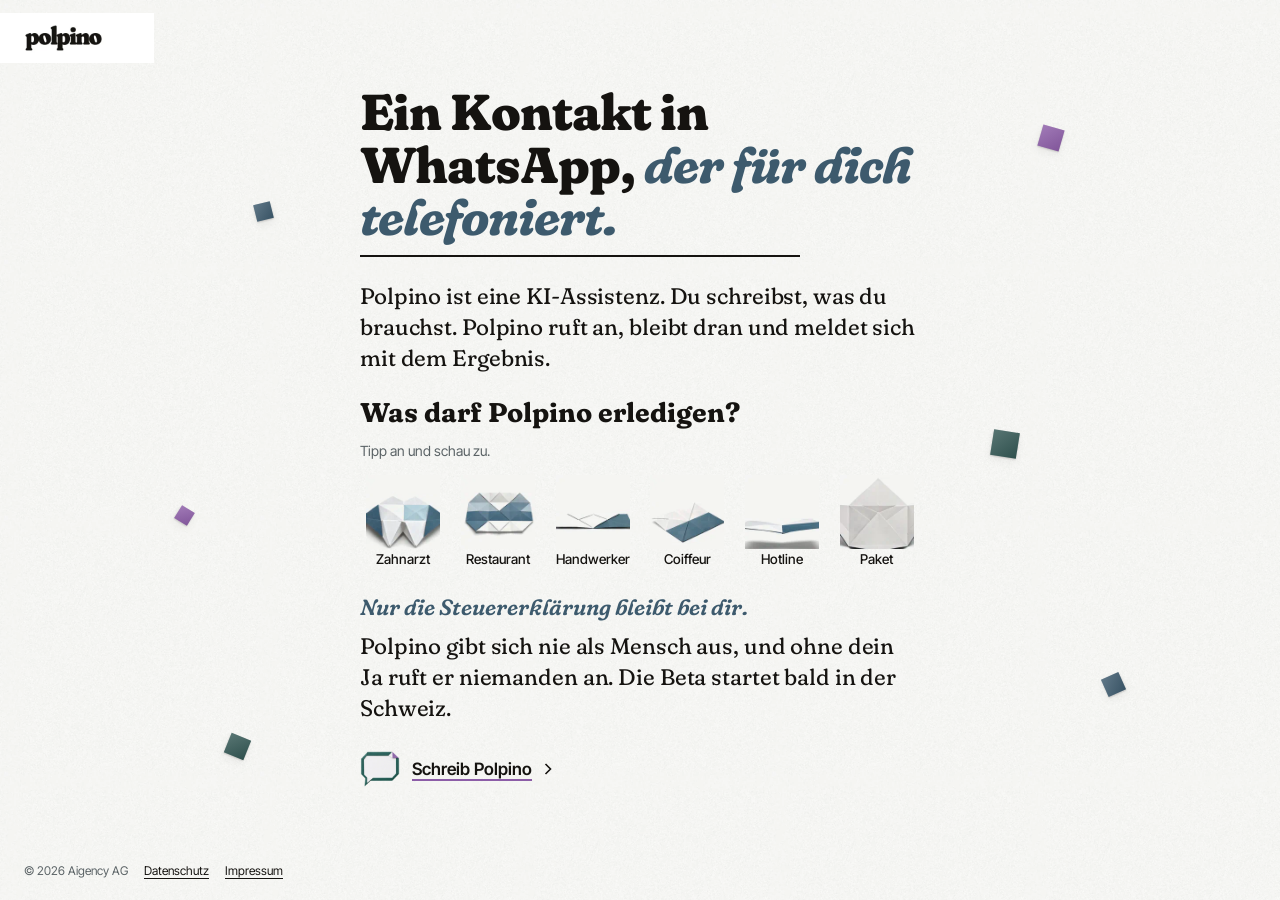
==== entwurf/index.html @ 23028bc2 "Entwurf: Desktop mit mittiger Spalte (Teil 3, Entscheid 24.11.2026) - Ab 1100 px Containerbreite ste" ====
<!doctype html>
<html lang="de-CH">
<head>
  <meta charset="utf-8">
  <meta name="robots" content="noindex, nofollow">
  <meta name="viewport" content="width=device-width, initial-scale=1, viewport-fit=cover">
  <title>Polpino (Entwurf)</title>
  <meta name="theme-color" content="#F5F5F2">
  <link rel="icon" href="../assets/img/favicon.svg" type="image/svg+xml">
  <link rel="icon" href="../assets/img/favicon-32.png" sizes="32x32" type="image/png">
  <link rel="apple-touch-icon" href="../assets/img/apple-touch-icon.png">
  <link rel="preload" href="../assets/fonts/fraunces-soft-latin.woff2" as="font" type="font/woff2" crossorigin>
  <link rel="stylesheet" href="entwurf.css">
  <script src="entwurf.js" defer></script>
</head>
<body>
<a class="skip" href="#inhalt">Zum Inhalt</a>
<div class="seite">
  <header class="kopf">
    <div class="marke-zeile">
      <div class="figur" data-auftritt aria-hidden="true">
        <picture>
          <source media="(prefers-reduced-motion: reduce)" srcset="img/polpino-ruhe.webp">
          <img class="schleife" src="img/polpino-schleife.webp" width="50" height="50" alt="">
        </picture>
      </div>
      <a class="marke" href="./" aria-label="Polpino Startseite"><img class="auftritt" alt="" width="214" height="50"><img class="logo" src="img/polpino-logo.svg" alt="polpino" width="79" height="28"></a>
    </div>
    <!-- Bis zur Beta ausgeblendet, anmelden.html bleibt direkt erreichbar.
    <nav class="konto" aria-label="Konto">
      <a href="anmelden.html">Anmelden</a>
      <a class="nur-breit" href="anmelden.html">Einladung einlösen</a>
    </nav>
    -->
  </header>

  <main id="inhalt">
    <span aria-hidden="true" class="konf konf-r" style="--l: 62%; --t: 6%; --d: 72px; --t2: 6%; width: 22px; height: 22px; animation-delay: 120ms"><i style="background-color: #8C5DA7; transform: rotate(16deg)"></i></span>
    <span aria-hidden="true" class="konf konf-l" style="--l: 80%; --t: 22%; --d: 40px; --t2: 16%; width: 17px; height: 17px; animation-delay: 240ms"><i style="background-color: #3D5A6D; transform: rotate(-14deg)"></i></span>
    <span aria-hidden="true" class="konf konf-r" style="--l: 70%; --t: 52%; --d: 24px; --t2: 46%; width: 26px; height: 26px; animation-delay: 360ms"><i style="background-color: #335754; transform: rotate(9deg)"></i></span>
    <span aria-hidden="true" class="konf konf-l" style="--l: 90%; --t: 66%; --d: 120px; --t2: 56%; width: 15px; height: 15px; animation-delay: 480ms"><i style="background-color: #8C5DA7; transform: rotate(32deg)"></i></span>
    <span aria-hidden="true" class="konf konf-r" style="--l: 58%; --t: 80%; --d: 136px; --t2: 78%; width: 19px; height: 19px; animation-delay: 600ms"><i style="background-color: #3D5A6D; transform: rotate(-24deg)"></i></span>
    <span aria-hidden="true" class="konf konf-l" style="--l: 84%; --t: 90%; --d: 64px; --t2: 86%; width: 21px; height: 21px; animation-delay: 720ms"><i style="background-color: #335754; transform: rotate(22deg)"></i></span>

    <div class="spalte">
      <div class="gruppe">
        <h1>Ein Kontakt in WhatsApp, <em>der für dich telefoniert.</em></h1>
        <div class="linie" aria-hidden="true"></div>
      </div>
      <p class="satz">Polpino ist eine KI-Assistenz. Du schreibst, was du brauchst. Polpino ruft an, bleibt dran und meldet sich mit dem Ergebnis.</p>
      <div class="gruppe">
        <p class="frage">Was darf Polpino erledigen?</p>
        <p class="tipp">Tipp an und schau zu.</p>
        <div class="raster">
          <button type="button" class="kachel" data-bsp="zahnarzt" aria-haspopup="dialog" aria-label="Beispiel Zahnarzt ansehen"><span class="hebe"><img src="img/ikon-zahnarzt.webp" data-film="img/film-zahnarzt.webp" alt="" width="84" height="84"></span><span class="name">Zahnarzt</span></button>
          <button type="button" class="kachel" data-bsp="restaurant" aria-haspopup="dialog" aria-label="Beispiel Restaurant ansehen"><span class="hebe"><img src="img/ikon-restaurant.webp" data-film="img/film-restaurant.webp" alt="" width="84" height="84"></span><span class="name">Restaurant</span></button>
          <button type="button" class="kachel" data-bsp="handwerker" aria-haspopup="dialog" aria-label="Beispiel Handwerker ansehen"><span class="hebe"><img src="img/ikon-handwerker.webp" data-film="img/film-handwerker.webp" alt="" width="84" height="84"></span><span class="name">Handwerker</span></button>
          <button type="button" class="kachel" data-bsp="coiffeur" aria-haspopup="dialog" aria-label="Beispiel Coiffeur ansehen"><span class="hebe"><img src="img/ikon-coiffeur.webp" data-film="img/film-coiffeur.webp" alt="" width="84" height="84"></span><span class="name">Coiffeur</span></button>
          <button type="button" class="kachel" data-bsp="hotline" aria-haspopup="dialog" aria-label="Beispiel Hotline ansehen"><span class="hebe"><img src="img/ikon-hotline.webp" data-film="img/film-hotline.webp" alt="" width="84" height="84"></span><span class="name">Hotline</span></button>
          <button type="button" class="kachel" data-bsp="paket" aria-haspopup="dialog" aria-label="Beispiel Paket ansehen"><span class="hebe"><img src="img/ikon-paket.webp" data-film="img/film-paket.webp" alt="" width="84" height="84"></span><span class="name">Paket</span></button>
        </div>
      </div>
      <div class="gruppe gruppe-eng">
        <p class="steuer">Nur die Steuererklärung bleibt bei dir.</p>
        <p class="satz">Polpino gibt sich nie als Mensch aus, und ohne dein Ja ruft er niemanden an. Die Beta startet bald in der Schweiz.</p>
      </div>
      <a class="weiter" href="https://wa.me/41445055667?text=Hey%20Polpino%2C%20ich%20will%20auf%20die%20Warteliste%21%20%F0%9F%90%99" rel="noopener"><img src="img/ikon-chat.webp" alt="" width="40" height="40">Schreib Polpino <svg aria-hidden="true" width="9" height="16" viewBox="0 0 9 16" fill="none" stroke="currentColor" stroke-width="1.6"><path d="M1.5 3l5 5-5 5"/></svg></a>
    </div>
  </main>

  <footer class="fuss">
    <span>© 2026 Aigency AG</span>
    <a href="../datenschutz.html">Datenschutz</a>
    <a href="../impressum.html">Impressum</a>
  </footer>
</div>

<div class="ueber" id="ueber" role="dialog" aria-modal="true" aria-label="Beispiel" hidden>
  <div class="buehne">
    <div class="handy auf" id="handy">
      <div class="handy-innen">
        <img src="img/handy.webp" alt="" width="300" height="577">
        <div class="schirm">
          <div class="chat-kopf">
            <span class="chat-bild"><img src="img/polpino.webp" alt="" width="24" height="24"></span>
            <span class="chat-name">Polpino<span>KI-Assistenz</span></span>
          </div>
          <div class="verlauf" id="verlauf" aria-live="polite"></div>
        </div>
      </div>
    </div>
    <button type="button" class="zu" id="zu" aria-label="Beispiel schliessen"><svg aria-hidden="true" width="16" height="16" viewBox="0 0 16 16" fill="none" stroke="currentColor" stroke-width="1.5"><path d="M3 3l10 10M13 3L3 13"/></svg></button>
  </div>
</div>
</body>
</html>
---- entwurf/entwurf.css ----
/* Polpino Startseite, Entwurf 24.11.2026 (Magazin-Look, eine Bildschirmhöhe). Quelle: Canvas «Polpino Startseite, leise Fassung». */
@font-face { font-family: "Fraunces Soft"; font-style: normal; font-weight: 400 900; font-display: swap; src: url("../assets/fonts/fraunces-soft-latin.woff2") format("woff2-variations"); }
@font-face { font-family: "Fraunces Soft"; font-style: italic; font-weight: 600 900; font-display: swap; src: url("fonts/fraunces-italic.woff2") format("woff2-variations"); }
@font-face { font-family: "Inter Tight"; font-style: normal; font-weight: 100 900; font-display: swap; src: url("../assets/fonts/inter-tight-latin-wght-normal.woff2") format("woff2-variations"); }

:root {
  --tinte: #151310; --leise: #5B6366; --rauchblau: #3D5A6D; --seegruen: #335754; --lila: #8C5DA7; --linie: #E3E1DB;
  --serif: "Fraunces Soft", Georgia, serif; --sans: "Inter Tight", system-ui, sans-serif;
  --ikon: min(72px, 19vw);
}
*, *::before, *::after { box-sizing: border-box; }
html { -webkit-text-size-adjust: 100%; overflow-x: clip; }
body { margin: 0; color: var(--tinte); font-family: var(--sans); background: #F5F5F2 url("img/papier.webp") repeat; background-size: 256px 256px; }
a { color: var(--tinte); }
a:hover { color: var(--rauchblau); }
.skip { position: absolute; left: 16px; top: -60px; z-index: 60; padding: 8px 16px; border-radius: 4px; background: var(--tinte); color: #FAFAF8; }
.skip:focus { top: 16px; }
.skip:hover { color: #FAFAF8; }
.sr { position: absolute; width: 1px; height: 1px; overflow: hidden; clip: rect(0 0 0 0); white-space: nowrap; }

.seite { container-type: inline-size; position: relative; min-height: 100vh; min-height: 100dvh; padding: 16px 24px 8px; display: flex; flex-direction: column; }

/* Kopf mit Figur und Wortmarke */
.kopf { position: relative; display: flex; justify-content: space-between; align-items: center; gap: 16px; }
.marke-zeile { position: relative; display: flex; align-items: center; min-height: 44px; }
.figur { position: relative; flex: none; width: 46px; height: 34px; pointer-events: none; }
.figur img { position: absolute; right: 2px; top: -8px; width: 50px; height: 50px; max-width: none; mix-blend-mode: multiply; }
.marke { position: relative; display: block; padding: 4px 0; }
.marke .logo { display: block; height: 28px; width: auto; }
.marke .auftritt { position: absolute; left: -130px; top: -7px; width: 214px; height: 50px; max-width: none; mix-blend-mode: multiply; pointer-events: none; opacity: 0; }
/* Sicherheitsnetz: Bis entwurf.js die Klasse bewegt setzt, sind Figur, Kacheln und Konfetti verdeckt,
   damit nichts aufblitzt. Kommt das Skript nicht, wird nach spätestens 3 s alles ruhig sichtbar. */
@keyframes verdeckt { from, to { width: 0; opacity: 0; } }
@keyframes blass { from, to { opacity: 0; } }
@media (prefers-reduced-motion: no-preference) {
  .figur[data-auftritt] { animation: verdeckt 3s step-end; }
  .kachel .hebe img, .konf { animation: blass 3s step-end backwards; }
}
html.bewegt .figur { width: 0; animation: none; }
html.bewegt .kachel .hebe img { animation: none; }
html.bewegt .figur .schleife { opacity: 0; }
html.lauf .figur, html.ruhe .figur { width: 46px; }
html.lauf .marke .logo { opacity: 0; }
html.lauf .marke .auftritt { opacity: 1; }
.konto { display: flex; gap: 24px; font-size: 14px; line-height: 20px; }
.konto a { display: inline-block; padding: 12px 0; text-underline-offset: 3px; }
@container (max-width: 520px) { .nur-breit { display: none !important; } }

/* Inhalt */
main { position: relative; flex-grow: 1; margin-top: 16px; display: flex; align-items: stretch; gap: 40px 96px; }
.spalte { position: relative; flex: 0 1 560px; min-width: 0; display: flex; flex-direction: column; justify-content: space-evenly; gap: 16px; padding: 4px 0 12px; }
@container (min-width: 900px) { .spalte { justify-content: flex-start; gap: 24px; } }
@container (min-width: 1100px) { main { justify-content: center; } }
.gruppe { display: flex; flex-direction: column; gap: 12px; }
.gruppe-eng { gap: 8px; }
h1 { margin: 0; font-family: var(--serif); font-weight: 800; font-size: clamp(28px, 22px + 2.6cqw, 44px); line-height: 1.04; letter-spacing: -0.02em; }
h1 em { font-style: italic; font-weight: 700; color: var(--rauchblau); }
.linie { height: 2px; background: var(--tinte); max-width: 440px; transform-origin: 0 50%; }
.satz { margin: 0; font-family: var(--serif); font-size: clamp(16px, 14px + 0.7cqw, 23px); line-height: 1.38; letter-spacing: -0.005em; }
.frage { margin: 0; font-family: var(--serif); font-weight: 700; font-size: clamp(19px, 16px + 0.9cqw, 28px); line-height: 1.2; }
.steuer { margin: 0; font-family: var(--serif); font-style: italic; font-weight: 600; color: var(--rauchblau); font-size: clamp(17px, 15px + 0.6cqw, 22px); line-height: 1.3; }
.tipp { margin: 0; font-family: var(--sans); font-size: 14px; line-height: 20px; color: var(--leise); }
.weiter { align-self: flex-start; display: inline-flex; align-items: center; gap: 12px; min-height: 44px; font-size: 17px; line-height: 22px; font-weight: 600; text-decoration-thickness: 2px; text-decoration-color: var(--lila); text-underline-offset: 0.24em; }
.weiter img { width: 40px; height: 40px; display: block; }

/* Kacheln */
.raster { display: grid; grid-template-columns: repeat(3, minmax(0, 1fr)); gap: 12px 8px; }
@container (min-width: 900px) { .raster { grid-template-columns: repeat(6, minmax(0, 1fr)); } }
.kachel { display: flex; flex-direction: column; align-items: center; gap: 2px; min-height: 44px; padding: 2px 0; background: none; border: 0; cursor: pointer; font: inherit; color: var(--tinte); }
.kachel:focus-visible { outline: 2px solid var(--lila); outline-offset: 4px; border-radius: 6px; }
.hebe { display: block; width: var(--ikon); height: var(--ikon); transition: transform .25s cubic-bezier(.3, .7, .3, 1); }
.hebe img { display: block; width: 100%; height: 100%; }
.kachel:hover .hebe { transform: translateY(-4px) rotate(-4deg); }
.name { font-size: 13.5px; line-height: 17px; font-weight: 500; transition: color .2s; }
.kachel:hover .name { color: var(--lila); }
html.bewegt .kachel .hebe img { visibility: hidden; }
html.bewegt.los .kachel .hebe img { visibility: visible; }

/* Konfetti */
.konf { position: absolute; left: var(--l); top: var(--t); display: block; pointer-events: none; }
/* Ab 1100 px: drei Stücke links, drei rechts der Spalte, mindestens 48 px Luft zum Text */
@container (min-width: 1100px) {
  .konf-r { left: calc(50% + 280px + 48px + var(--d)); top: var(--t2); }
  .konf-l { left: auto; right: calc(50% + 280px + 48px + var(--d)); top: var(--t2); }
}
.konf i { display: block; width: 100%; height: 100%; box-shadow: 0 1px 2px rgba(21, 19, 16, .18), 0 4px 10px rgba(21, 19, 16, .06); background-image: linear-gradient(135deg, rgba(255, 255, 255, .18), rgba(0, 0, 0, .08)); }
@container (max-width: 760px) { .konf { display: none; } }
@media (max-height: 560px) { .konf { display: none; } }
@keyframes fall { 0% { opacity: 0; transform: translateY(-60px) rotate(140deg); } 70% { opacity: 1; } 100% { opacity: 1; transform: none; } }
html.bewegt .konf { opacity: 0; animation: none; }
html.bewegt.los .konf { animation: fall .9s cubic-bezier(.2, .7, .3, 1) both; }

/* Text blendet weich ein */
@keyframes ein { from { opacity: 0; transform: translateY(4px); } to { opacity: 1; transform: none; } }
html.bewegt .spalte { animation: ein .7s ease-out both; }
@keyframes linie { from { transform: scaleX(0); } to { transform: scaleX(1); } }
html.bewegt .linie { animation: linie .7s cubic-bezier(.3, .7, .3, 1) .15s both; }

/* Fuss */
.fuss { position: relative; margin-top: 8px; display: flex; flex-wrap: wrap; align-items: center; gap: 0 16px; font-size: 12px; line-height: 16px; color: var(--leise); }
.fuss span, .fuss a { display: inline-block; padding: 12px 0; text-underline-offset: 3px; }

/* Overlay mit Papierhandy */
.ueber { --h: min(577px, calc(100vh - 32px), calc((100vw - 32px) * 577 / 300)); position: fixed; inset: 0; z-index: 50; display: flex; overflow: auto; overscroll-behavior: contain; padding: 16px; background: rgba(245, 245, 242, .92); -webkit-backdrop-filter: blur(3px); backdrop-filter: blur(3px); }
.ueber[hidden] { display: none; }
@keyframes auf { from { opacity: 0; transform: translateY(8px); } to { opacity: 1; transform: none; } }
.auf { animation: auf .35s ease-out both; }
@supports (height: 100dvh) { .ueber { --h: min(577px, calc(100dvh - 32px), calc((100vw - 32px) * 577 / 300)); } }
.buehne { margin: auto; display: flex; flex-direction: column; align-items: flex-end; }
.handy { position: relative; flex: none; height: var(--h); aspect-ratio: 300 / 577; filter: drop-shadow(0 18px 28px rgba(21, 19, 16, .16)) drop-shadow(0 3px 6px rgba(21, 19, 16, .1)); }
.handy-innen { position: absolute; left: 0; top: 0; width: 300px; height: 577px; transform: scale(var(--s, 1)); transform-origin: 0 0; }
.handy-innen > img { position: absolute; left: 0; top: 0; width: 300px; height: 577px; max-width: none; }
.schirm { position: absolute; left: 23px; top: 53px; width: 254px; height: 479px; overflow: hidden; display: flex; flex-direction: column; background: #F1F0EC; }
.chat-kopf { display: flex; align-items: center; gap: 9px; padding: 9px 12px; background: #FFF; border-bottom: 1px solid var(--linie); }
.chat-bild { width: 30px; height: 30px; border-radius: 999px; background: #EFE7F4; display: flex; align-items: center; justify-content: center; flex: none; }
.chat-bild img { width: 24px; height: 24px; display: block; }
.chat-name { display: flex; flex-direction: column; font-size: 13.5px; line-height: 16px; font-weight: 600; }
.chat-name span { font-size: 11px; line-height: 14px; font-weight: 400; color: var(--leise); }
.verlauf { flex-grow: 1; display: flex; flex-direction: column; gap: 7px; padding: 12px 10px; font-size: 12.5px; line-height: 17px; }
.blase { max-width: 84%; border-radius: 10px; padding: 7px 10px 5px; margin: 0; }
.blase-du { align-self: flex-end; background: #DCEDE6; }
.blase-p { align-self: flex-start; background: #FFF; }
.zeit { display: block; text-align: right; font-size: 10px; line-height: 13px; color: #6B7376; }
.status { align-self: center; display: flex; align-items: center; gap: 6px; padding: 3px 10px; border-radius: 999px; background: #E4EDE9; color: var(--seegruen); font-size: 11px; line-height: 15px; }
@keyframes puls { 0%, 100% { opacity: 1; } 50% { opacity: .3; } }
.lampe { width: 7px; height: 7px; border-radius: 2px; background: #2BE05C; display: block; animation: puls 1s ease-in-out infinite; }
.espresso { align-self: center; width: 38px; height: auto; display: block; }
.kalender { align-self: flex-start; max-width: 92%; display: flex; align-items: center; gap: 8px; background: #FFF; border-radius: 10px; padding: 7px 10px; }
.kalender b { display: block; font-size: 10.5px; line-height: 13px; color: var(--seegruen); font-weight: 600; letter-spacing: .04em; text-transform: uppercase; }
.kalender span { font-size: 11.5px; line-height: 15px; }
.paletti { align-self: flex-start; position: relative; display: flex; align-items: center; gap: 6px; margin-top: 4px; animation-delay: .35s; }
.paletti img { width: 40px; height: 40px; display: block; }
.paletti strong { font-family: var(--serif); font-size: 17px; font-weight: 700; }
@keyframes funke { 0% { opacity: 0; transform: scale(.2); } 50% { opacity: 1; transform: scale(1.3); } 100% { opacity: 1; transform: scale(1); } }
.funke { position: absolute; background: #F5C542; animation: funke .5s ease-out both; }
.zu { position: absolute; top: 16px; right: 16px; width: 44px; height: 44px; display: flex; align-items: center; justify-content: center; background: #FFF; border: 1px solid var(--linie); border-radius: 999px; cursor: pointer; color: var(--tinte); }
/* Schmal: Schliessknopf über dem Handy statt in der Ecke */
@media (max-width: 479px) {
  .ueber { --h: min(577px, calc(100vh - 88px), calc((100vw - 32px) * 577 / 300)); }
  @supports (height: 100dvh) { .ueber { --h: min(577px, calc(100dvh - 88px), calc((100vw - 32px) * 577 / 300)); } }
  .zu { position: static; order: -1; margin-bottom: 12px; }
}

/* Anmeldung */
.anmeldung { flex-grow: 1; display: flex; align-items: center; justify-content: center; padding: 40px 0; }
.anmeldung .karte { width: 100%; max-width: 360px; display: flex; flex-direction: column; gap: 24px; }
.anmeldung h1 { font-size: 28px; line-height: 1.2; font-weight: 700; letter-spacing: -0.01em; }
.anmeldung .leise { margin: 0; font-size: 14px; line-height: 20px; color: var(--leise); }
.feld { display: flex; align-items: center; height: 52px; border: 1px solid #878A89; border-radius: 8px; background: #FFF; }
.feld span { padding: 0 12px 0 16px; font-size: 17px; color: var(--leise); border-right: 1px solid var(--linie); }
.feld input { flex-grow: 1; min-width: 0; height: 100%; padding: 0 16px 0 12px; border: 0; border-radius: 0 8px 8px 0; background: transparent; font: inherit; font-size: 17px; color: var(--tinte); }
.knopf { height: 52px; border: 0; border-radius: 8px; background: var(--tinte); color: #FAFAF8; font: inherit; font-size: 16px; font-weight: 500; cursor: pointer; }

/* Hohe Bildschirme: alles passt in eine Bildschirmhöhe. Darunter feste Werte, die Seite darf scrollen. */
@media (min-height: 700px) {
  :root { --ikon: min(clamp(44px, 8.2vh, 84px), 19vw); }
  .seite { padding: clamp(8px, 1.8vh, 20px) 24px clamp(4px, 1vh, 12px); }
  main { margin-top: clamp(6px, 2.4vh, 44px); }
  .spalte { gap: 0; padding: 0.5vh 0 1.5vh; }
  @container (min-width: 900px) { .spalte { gap: clamp(14px, 2.6vh, 30px); } }
  .gruppe { gap: clamp(6px, 1.3vh, 16px); }
  .gruppe-eng { gap: clamp(4px, 1vh, 12px); }
  h1 { font-size: min(clamp(31px, 22px + 2.6cqw, 56px), 5.6vh); }
  .satz { font-size: min(clamp(17px, 14px + 0.7cqw, 23px), 2.5vh); }
  .frage { font-size: min(clamp(20px, 16px + 0.9cqw, 28px), 3.3vh); }
  .steuer { font-size: min(clamp(18px, 15px + 0.6cqw, 22px), 2.6vh); }
  .raster { gap: clamp(4px, 1.2vh, 18px) 8px; }
  .fuss { margin-top: clamp(2px, 1vh, 16px); }
}

@media (prefers-reduced-motion: reduce) {
  *, *::before, *::after { animation: none !important; transition: none !important; }
}
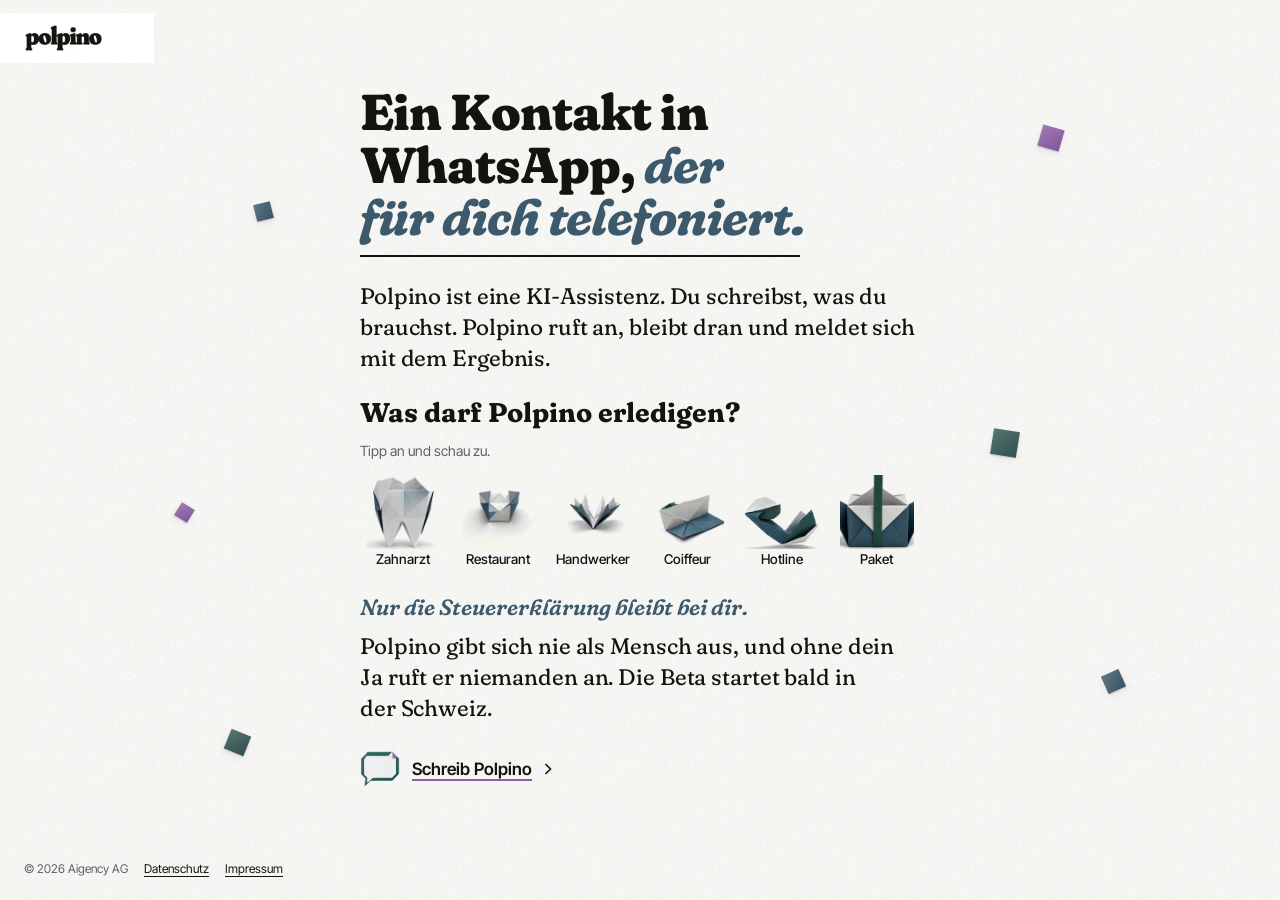
==== commit 8d7c66d1: "Entwurf: Kleinkram nach Prüfbericht (Teil 4, ohne 4.2) - Kacheln nach dem Faltfilm (45 Bilder, 3015 " ====
--- a/entwurf/index.html
+++ b/entwurf/index.html
@@ -5,10 +5,21 @@
   <meta name="robots" content="noindex, nofollow">
   <meta name="viewport" content="width=device-width, initial-scale=1, viewport-fit=cover">
   <title>Polpino (Entwurf)</title>
-  <meta name="theme-color" content="#F5F5F2">
+  <meta name="description" content="Eine KI-Assistenz, die für dich telefoniert. Du schreibst in WhatsApp, Polpino ruft an.">
+  <meta name="theme-color" content="#FAFAF8">
   <link rel="icon" href="../assets/img/favicon.svg" type="image/svg+xml">
   <link rel="icon" href="../assets/img/favicon-32.png" sizes="32x32" type="image/png">
   <link rel="apple-touch-icon" href="../assets/img/apple-touch-icon.png">
+  <meta property="og:type" content="website">
+  <meta property="og:locale" content="de_CH">
+  <meta property="og:site_name" content="Polpino">
+  <meta property="og:title" content="Polpino">
+  <meta property="og:description" content="Eine KI-Assistenz, die für dich telefoniert. Du schreibst in WhatsApp, Polpino ruft an.">
+  <meta property="og:image" content="https://polpino.ch/assets/img/start/og-polpino-start.jpg">
+  <meta property="og:image:width" content="1200">
+  <meta property="og:image:height" content="630">
+  <meta property="og:image:alt" content="Polpino, eine lila Papierkrake mit Headset, über dem Schriftzug polpino">
+  <meta name="twitter:card" content="summary_large_image">
   <link rel="preload" href="../assets/fonts/fraunces-soft-latin.woff2" as="font" type="font/woff2" crossorigin>
   <link rel="stylesheet" href="entwurf.css">
   <script src="entwurf.js" defer></script>
@@ -24,7 +35,7 @@
           <img class="schleife" src="img/polpino-schleife.webp" width="50" height="50" alt="">
         </picture>
       </div>
-      <a class="marke" href="./" aria-label="Polpino Startseite"><img class="auftritt" alt="" width="214" height="50"><img class="logo" src="img/polpino-logo.svg" alt="polpino" width="79" height="28"></a>
+      <a class="marke" href="./" aria-label="Polpino Startseite"><img class="logo" src="img/polpino-logo.svg" alt="polpino" width="79" height="28"></a>
     </div>
     <!-- Bis zur Beta ausgeblendet, anmelden.html bleibt direkt erreichbar.
     <nav class="konto" aria-label="Konto">
@@ -35,12 +46,12 @@
   </header>
 
   <main id="inhalt">
-    <span aria-hidden="true" class="konf konf-r" style="--l: 62%; --t: 6%; --d: 72px; --t2: 6%; width: 22px; height: 22px; animation-delay: 120ms"><i style="background-color: #8C5DA7; transform: rotate(16deg)"></i></span>
-    <span aria-hidden="true" class="konf konf-l" style="--l: 80%; --t: 22%; --d: 40px; --t2: 16%; width: 17px; height: 17px; animation-delay: 240ms"><i style="background-color: #3D5A6D; transform: rotate(-14deg)"></i></span>
-    <span aria-hidden="true" class="konf konf-r" style="--l: 70%; --t: 52%; --d: 24px; --t2: 46%; width: 26px; height: 26px; animation-delay: 360ms"><i style="background-color: #335754; transform: rotate(9deg)"></i></span>
-    <span aria-hidden="true" class="konf konf-l" style="--l: 90%; --t: 66%; --d: 120px; --t2: 56%; width: 15px; height: 15px; animation-delay: 480ms"><i style="background-color: #8C5DA7; transform: rotate(32deg)"></i></span>
-    <span aria-hidden="true" class="konf konf-r" style="--l: 58%; --t: 80%; --d: 136px; --t2: 78%; width: 19px; height: 19px; animation-delay: 600ms"><i style="background-color: #3D5A6D; transform: rotate(-24deg)"></i></span>
-    <span aria-hidden="true" class="konf konf-l" style="--l: 84%; --t: 90%; --d: 64px; --t2: 86%; width: 21px; height: 21px; animation-delay: 720ms"><i style="background-color: #335754; transform: rotate(22deg)"></i></span>
+    <span aria-hidden="true" class="konf konf-r" style="--l: 62%; --t: 6%; --d: 72px; --t2: 6%; width: 22px; height: 22px; animation-delay: 120ms"><i style="background-color: var(--lila); transform: rotate(16deg)"></i></span>
+    <span aria-hidden="true" class="konf konf-l" style="--l: 80%; --t: 22%; --d: 40px; --t2: 16%; width: 17px; height: 17px; animation-delay: 240ms"><i style="background-color: var(--rauchblau); transform: rotate(-14deg)"></i></span>
+    <span aria-hidden="true" class="konf konf-r" style="--l: 70%; --t: 52%; --d: 24px; --t2: 46%; width: 26px; height: 26px; animation-delay: 360ms"><i style="background-color: var(--seegruen); transform: rotate(9deg)"></i></span>
+    <span aria-hidden="true" class="konf konf-l" style="--l: 90%; --t: 66%; --d: 120px; --t2: 56%; width: 15px; height: 15px; animation-delay: 480ms"><i style="background-color: var(--lila); transform: rotate(32deg)"></i></span>
+    <span aria-hidden="true" class="konf konf-r" style="--l: 58%; --t: 80%; --d: 136px; --t2: 78%; width: 19px; height: 19px; animation-delay: 600ms"><i style="background-color: var(--rauchblau); transform: rotate(-24deg)"></i></span>
+    <span aria-hidden="true" class="konf konf-l" style="--l: 84%; --t: 90%; --d: 64px; --t2: 86%; width: 21px; height: 21px; animation-delay: 720ms"><i style="background-color: var(--seegruen); transform: rotate(22deg)"></i></span>
 
     <div class="spalte">
       <div class="gruppe">
--- a/entwurf/entwurf.css
+++ b/entwurf/entwurf.css
@@ -5,17 +5,19 @@
 
 :root {
   --tinte: #151310; --leise: #5B6366; --rauchblau: #3D5A6D; --seegruen: #335754; --lila: #8C5DA7; --linie: #E3E1DB;
+  --papier: #FAFAF8; --karte: #FFF;
+  --schirm: #F1F0EC; --blase-du: #DCEDE6; --chat-bild: #EFE7F4; --status: #E4EDE9; --lampe: #2BE05C; --funke: #F5C542; --feldrand: #878A89;
   --serif: "Fraunces Soft", Georgia, serif; --sans: "Inter Tight", system-ui, sans-serif;
   --ikon: min(72px, 19vw);
 }
 *, *::before, *::after { box-sizing: border-box; }
 html { -webkit-text-size-adjust: 100%; overflow-x: clip; }
-body { margin: 0; color: var(--tinte); font-family: var(--sans); background: #F5F5F2 url("img/papier.webp") repeat; background-size: 256px 256px; }
+body { margin: 0; overflow-x: clip; color: var(--tinte); font-family: var(--sans); background: var(--papier) url("img/papier.webp") repeat; background-size: 256px 256px; }
 a { color: var(--tinte); }
 a:hover { color: var(--rauchblau); }
-.skip { position: absolute; left: 16px; top: -60px; z-index: 60; padding: 8px 16px; border-radius: 4px; background: var(--tinte); color: #FAFAF8; }
+.skip { position: absolute; left: 16px; top: -60px; z-index: 60; padding: 8px 16px; border-radius: 4px; background: var(--tinte); color: var(--papier); }
 .skip:focus { top: 16px; }
-.skip:hover { color: #FAFAF8; }
+.skip:hover { color: var(--papier); }
 .sr { position: absolute; width: 1px; height: 1px; overflow: hidden; clip: rect(0 0 0 0); white-space: nowrap; }
 
 .seite { container-type: inline-size; position: relative; min-height: 100vh; min-height: 100dvh; padding: 16px 24px 8px; display: flex; flex-direction: column; }
@@ -53,10 +55,10 @@
 @container (min-width: 1100px) { main { justify-content: center; } }
 .gruppe { display: flex; flex-direction: column; gap: 12px; }
 .gruppe-eng { gap: 8px; }
-h1 { margin: 0; font-family: var(--serif); font-weight: 800; font-size: clamp(28px, 22px + 2.6cqw, 44px); line-height: 1.04; letter-spacing: -0.02em; }
+h1 { margin: 0; font-family: var(--serif); font-weight: 800; font-size: clamp(28px, 22px + 2.6cqw, 44px); line-height: 1.04; letter-spacing: -0.02em; text-wrap: balance; }
 h1 em { font-style: italic; font-weight: 700; color: var(--rauchblau); }
 .linie { height: 2px; background: var(--tinte); max-width: 440px; transform-origin: 0 50%; }
-.satz { margin: 0; font-family: var(--serif); font-size: clamp(16px, 14px + 0.7cqw, 23px); line-height: 1.38; letter-spacing: -0.005em; }
+.satz { margin: 0; font-family: var(--serif); font-size: clamp(16px, 14px + 0.7cqw, 23px); line-height: 1.38; letter-spacing: -0.005em; text-wrap: pretty; }
 .frage { margin: 0; font-family: var(--serif); font-weight: 700; font-size: clamp(19px, 16px + 0.9cqw, 28px); line-height: 1.2; }
 .steuer { margin: 0; font-family: var(--serif); font-style: italic; font-weight: 600; color: var(--rauchblau); font-size: clamp(17px, 15px + 0.6cqw, 22px); line-height: 1.3; }
 .tipp { margin: 0; font-family: var(--sans); font-size: 14px; line-height: 20px; color: var(--leise); }
@@ -83,7 +85,7 @@
   .konf-r { left: calc(50% + 280px + 48px + var(--d)); top: var(--t2); }
   .konf-l { left: auto; right: calc(50% + 280px + 48px + var(--d)); top: var(--t2); }
 }
-.konf i { display: block; width: 100%; height: 100%; box-shadow: 0 1px 2px rgba(21, 19, 16, .18), 0 4px 10px rgba(21, 19, 16, .06); background-image: linear-gradient(135deg, rgba(255, 255, 255, .18), rgba(0, 0, 0, .08)); }
+.konf i { display: block; width: 100%; height: 100%; box-shadow: 0 1px 2px color-mix(in srgb, var(--tinte) 18%, transparent), 0 4px 10px color-mix(in srgb, var(--tinte) 6%, transparent); background-image: linear-gradient(135deg, color-mix(in srgb, var(--karte) 18%, transparent), color-mix(in srgb, var(--tinte) 8%, transparent)); }
 @container (max-width: 760px) { .konf { display: none; } }
 @media (max-height: 560px) { .konf { display: none; } }
 @keyframes fall { 0% { opacity: 0; transform: translateY(-60px) rotate(140deg); } 70% { opacity: 1; } 100% { opacity: 1; transform: none; } }
@@ -98,42 +100,43 @@
 
 /* Fuss */
 .fuss { position: relative; margin-top: 8px; display: flex; flex-wrap: wrap; align-items: center; gap: 0 16px; font-size: 12px; line-height: 16px; color: var(--leise); }
-.fuss span, .fuss a { display: inline-block; padding: 12px 0; text-underline-offset: 3px; }
+.fuss span, .fuss a { display: inline-block; padding: 14px 0; text-underline-offset: 3px; }
 
 /* Overlay mit Papierhandy */
-.ueber { --h: min(577px, calc(100vh - 32px), calc((100vw - 32px) * 577 / 300)); position: fixed; inset: 0; z-index: 50; display: flex; overflow: auto; overscroll-behavior: contain; padding: 16px; background: rgba(245, 245, 242, .92); -webkit-backdrop-filter: blur(3px); backdrop-filter: blur(3px); }
+.ueber { --h: min(577px, calc(100vh - 32px), calc((100vw - 32px) * 577 / 300)); position: fixed; inset: 0; z-index: 50; display: flex; overflow: auto; overscroll-behavior: contain; padding: 16px; background: color-mix(in srgb, var(--papier) 92%, transparent); -webkit-backdrop-filter: blur(3px); backdrop-filter: blur(3px); }
 .ueber[hidden] { display: none; }
 @keyframes auf { from { opacity: 0; transform: translateY(8px); } to { opacity: 1; transform: none; } }
 .auf { animation: auf .35s ease-out both; }
 @supports (height: 100dvh) { .ueber { --h: min(577px, calc(100dvh - 32px), calc((100vw - 32px) * 577 / 300)); } }
 .buehne { margin: auto; display: flex; flex-direction: column; align-items: flex-end; }
-.handy { position: relative; flex: none; height: var(--h); aspect-ratio: 300 / 577; filter: drop-shadow(0 18px 28px rgba(21, 19, 16, .16)) drop-shadow(0 3px 6px rgba(21, 19, 16, .1)); }
+.handy { position: relative; flex: none; height: var(--h); aspect-ratio: 300 / 577; filter: drop-shadow(0 18px 28px color-mix(in srgb, var(--tinte) 16%, transparent)) drop-shadow(0 3px 6px color-mix(in srgb, var(--tinte) 10%, transparent)); }
 .handy-innen { position: absolute; left: 0; top: 0; width: 300px; height: 577px; transform: scale(var(--s, 1)); transform-origin: 0 0; }
 .handy-innen > img { position: absolute; left: 0; top: 0; width: 300px; height: 577px; max-width: none; }
-.schirm { position: absolute; left: 23px; top: 53px; width: 254px; height: 479px; overflow: hidden; display: flex; flex-direction: column; background: #F1F0EC; }
-.chat-kopf { display: flex; align-items: center; gap: 9px; padding: 9px 12px; background: #FFF; border-bottom: 1px solid var(--linie); }
-.chat-bild { width: 30px; height: 30px; border-radius: 999px; background: #EFE7F4; display: flex; align-items: center; justify-content: center; flex: none; }
+.schirm { position: absolute; left: 23px; top: 53px; width: 254px; height: 479px; overflow: hidden; display: flex; flex-direction: column; background: var(--schirm); }
+.chat-kopf { display: flex; align-items: center; gap: 9px; padding: 9px 12px; background: var(--karte); border-bottom: 1px solid var(--linie); }
+.chat-bild { width: 30px; height: 30px; border-radius: 999px; background: var(--chat-bild); display: flex; align-items: center; justify-content: center; flex: none; }
 .chat-bild img { width: 24px; height: 24px; display: block; }
 .chat-name { display: flex; flex-direction: column; font-size: 13.5px; line-height: 16px; font-weight: 600; }
 .chat-name span { font-size: 11px; line-height: 14px; font-weight: 400; color: var(--leise); }
 .verlauf { flex-grow: 1; display: flex; flex-direction: column; gap: 7px; padding: 12px 10px; font-size: 12.5px; line-height: 17px; }
 .blase { max-width: 84%; border-radius: 10px; padding: 7px 10px 5px; margin: 0; }
-.blase-du { align-self: flex-end; background: #DCEDE6; }
-.blase-p { align-self: flex-start; background: #FFF; }
-.zeit { display: block; text-align: right; font-size: 10px; line-height: 13px; color: #6B7376; }
-.status { align-self: center; display: flex; align-items: center; gap: 6px; padding: 3px 10px; border-radius: 999px; background: #E4EDE9; color: var(--seegruen); font-size: 11px; line-height: 15px; }
+.blase-du { align-self: flex-end; background: var(--blase-du); }
+.blase-p { align-self: flex-start; background: var(--karte); }
+.zeit { display: block; text-align: right; font-size: 10px; line-height: 13px; color: var(--leise); }
+.status { align-self: center; display: flex; align-items: center; gap: 6px; padding: 3px 10px; border-radius: 999px; background: var(--status); color: var(--seegruen); font-size: 11px; line-height: 15px; }
 @keyframes puls { 0%, 100% { opacity: 1; } 50% { opacity: .3; } }
-.lampe { width: 7px; height: 7px; border-radius: 2px; background: #2BE05C; display: block; animation: puls 1s ease-in-out infinite; }
+.lampe { width: 7px; height: 7px; border-radius: 2px; background: var(--lampe); display: block; animation: puls 1s ease-in-out infinite; }
 .espresso { align-self: center; width: 38px; height: auto; display: block; }
-.kalender { align-self: flex-start; max-width: 92%; display: flex; align-items: center; gap: 8px; background: #FFF; border-radius: 10px; padding: 7px 10px; }
-.kalender b { display: block; font-size: 10.5px; line-height: 13px; color: var(--seegruen); font-weight: 600; letter-spacing: .04em; text-transform: uppercase; }
+.kalender { align-self: flex-start; max-width: 92%; display: flex; align-items: center; gap: 8px; background: var(--karte); border-radius: 10px; padding: 7px 10px; }
+.kalender svg { flex: none; color: var(--rauchblau); }
+.kalender b { display: block; font-size: 11.5px; line-height: 15px; color: var(--seegruen); font-weight: 600; letter-spacing: 0; text-transform: none; }
 .kalender span { font-size: 11.5px; line-height: 15px; }
 .paletti { align-self: flex-start; position: relative; display: flex; align-items: center; gap: 6px; margin-top: 4px; animation-delay: .35s; }
 .paletti img { width: 40px; height: 40px; display: block; }
 .paletti strong { font-family: var(--serif); font-size: 17px; font-weight: 700; }
 @keyframes funke { 0% { opacity: 0; transform: scale(.2); } 50% { opacity: 1; transform: scale(1.3); } 100% { opacity: 1; transform: scale(1); } }
-.funke { position: absolute; background: #F5C542; animation: funke .5s ease-out both; }
-.zu { position: absolute; top: 16px; right: 16px; width: 44px; height: 44px; display: flex; align-items: center; justify-content: center; background: #FFF; border: 1px solid var(--linie); border-radius: 999px; cursor: pointer; color: var(--tinte); }
+.funke { position: absolute; background: var(--funke); animation: funke .5s ease-out both; }
+.zu { position: absolute; top: 16px; right: 16px; width: 44px; height: 44px; display: flex; align-items: center; justify-content: center; background: var(--karte); border: 1px solid var(--linie); border-radius: 999px; cursor: pointer; color: var(--tinte); }
 /* Schmal: Schliessknopf über dem Handy statt in der Ecke */
 @media (max-width: 479px) {
   .ueber { --h: min(577px, calc(100vh - 88px), calc((100vw - 32px) * 577 / 300)); }
@@ -146,10 +149,10 @@
 .anmeldung .karte { width: 100%; max-width: 360px; display: flex; flex-direction: column; gap: 24px; }
 .anmeldung h1 { font-size: 28px; line-height: 1.2; font-weight: 700; letter-spacing: -0.01em; }
 .anmeldung .leise { margin: 0; font-size: 14px; line-height: 20px; color: var(--leise); }
-.feld { display: flex; align-items: center; height: 52px; border: 1px solid #878A89; border-radius: 8px; background: #FFF; }
+.feld { display: flex; align-items: center; height: 52px; border: 1px solid var(--feldrand); border-radius: 8px; background: var(--karte); }
 .feld span { padding: 0 12px 0 16px; font-size: 17px; color: var(--leise); border-right: 1px solid var(--linie); }
 .feld input { flex-grow: 1; min-width: 0; height: 100%; padding: 0 16px 0 12px; border: 0; border-radius: 0 8px 8px 0; background: transparent; font: inherit; font-size: 17px; color: var(--tinte); }
-.knopf { height: 52px; border: 0; border-radius: 8px; background: var(--tinte); color: #FAFAF8; font: inherit; font-size: 16px; font-weight: 500; cursor: pointer; }
+.knopf { height: 52px; border: 0; border-radius: 8px; background: var(--tinte); color: var(--papier); font: inherit; font-size: 16px; font-weight: 500; cursor: pointer; }
 
 /* Hohe Bildschirme: alles passt in eine Bildschirmhöhe. Darunter feste Werte, die Seite darf scrollen. */
 @media (min-height: 700px) {
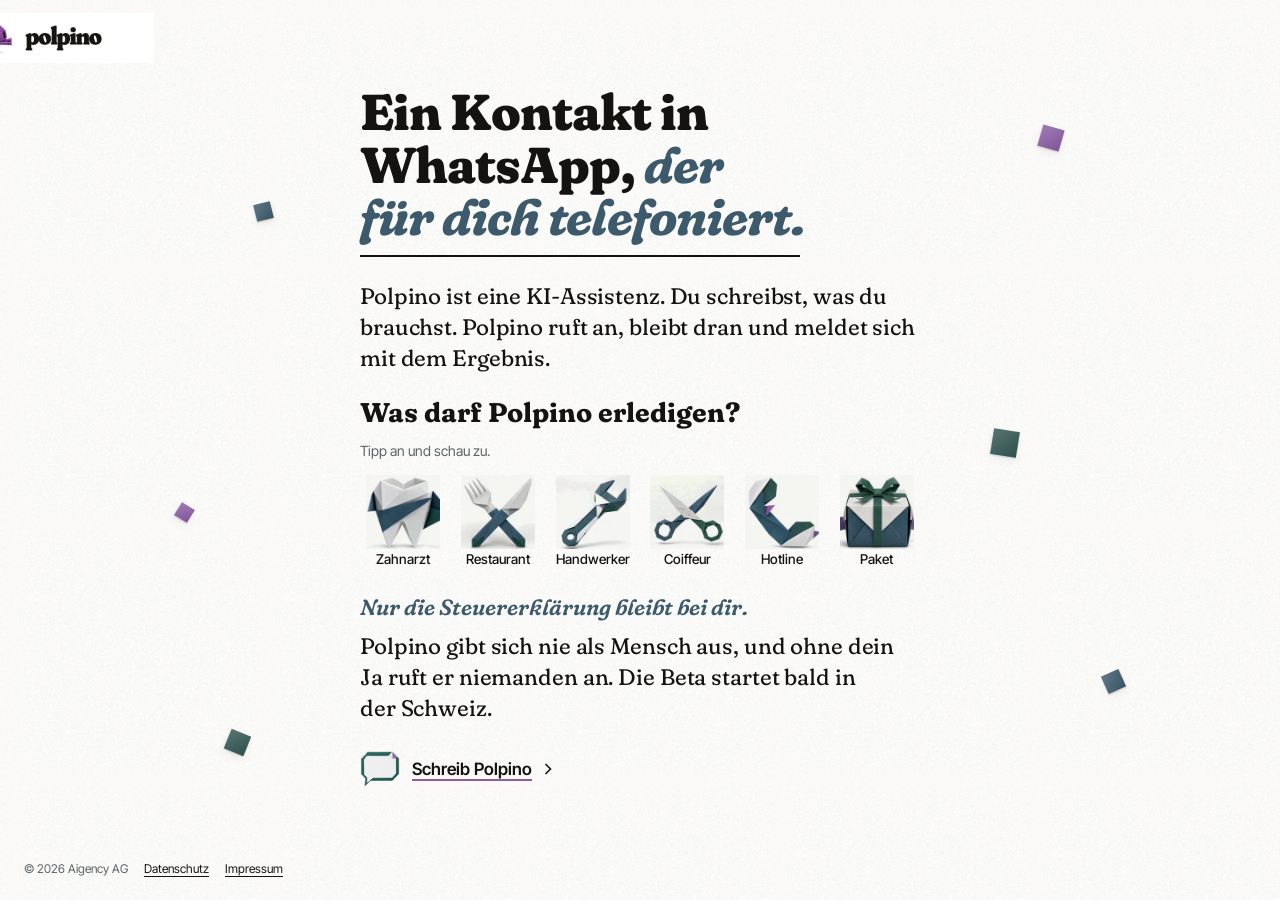
==== commit e8d0a388: "Entwurf: Konfetti erst ab 1100 px Containerbreite Darunter ausgeblendet (vorher ab 760 px, dort teil" ====
--- a/entwurf/index.html
+++ b/entwurf/index.html
@@ -46,12 +46,12 @@
   </header>
 
   <main id="inhalt">
-    <span aria-hidden="true" class="konf konf-r" style="--l: 62%; --t: 6%; --d: 72px; --t2: 6%; width: 22px; height: 22px; animation-delay: 120ms"><i style="background-color: var(--lila); transform: rotate(16deg)"></i></span>
-    <span aria-hidden="true" class="konf konf-l" style="--l: 80%; --t: 22%; --d: 40px; --t2: 16%; width: 17px; height: 17px; animation-delay: 240ms"><i style="background-color: var(--rauchblau); transform: rotate(-14deg)"></i></span>
-    <span aria-hidden="true" class="konf konf-r" style="--l: 70%; --t: 52%; --d: 24px; --t2: 46%; width: 26px; height: 26px; animation-delay: 360ms"><i style="background-color: var(--seegruen); transform: rotate(9deg)"></i></span>
-    <span aria-hidden="true" class="konf konf-l" style="--l: 90%; --t: 66%; --d: 120px; --t2: 56%; width: 15px; height: 15px; animation-delay: 480ms"><i style="background-color: var(--lila); transform: rotate(32deg)"></i></span>
-    <span aria-hidden="true" class="konf konf-r" style="--l: 58%; --t: 80%; --d: 136px; --t2: 78%; width: 19px; height: 19px; animation-delay: 600ms"><i style="background-color: var(--rauchblau); transform: rotate(-24deg)"></i></span>
-    <span aria-hidden="true" class="konf konf-l" style="--l: 84%; --t: 90%; --d: 64px; --t2: 86%; width: 21px; height: 21px; animation-delay: 720ms"><i style="background-color: var(--seegruen); transform: rotate(22deg)"></i></span>
+    <span aria-hidden="true" class="konf konf-r" style="--d: 72px; --t: 6%; width: 22px; height: 22px; animation-delay: 120ms"><i style="background-color: var(--lila); transform: rotate(16deg)"></i></span>
+    <span aria-hidden="true" class="konf konf-l" style="--d: 40px; --t: 16%; width: 17px; height: 17px; animation-delay: 240ms"><i style="background-color: var(--rauchblau); transform: rotate(-14deg)"></i></span>
+    <span aria-hidden="true" class="konf konf-r" style="--d: 24px; --t: 46%; width: 26px; height: 26px; animation-delay: 360ms"><i style="background-color: var(--seegruen); transform: rotate(9deg)"></i></span>
+    <span aria-hidden="true" class="konf konf-l" style="--d: 120px; --t: 56%; width: 15px; height: 15px; animation-delay: 480ms"><i style="background-color: var(--lila); transform: rotate(32deg)"></i></span>
+    <span aria-hidden="true" class="konf konf-r" style="--d: 136px; --t: 78%; width: 19px; height: 19px; animation-delay: 600ms"><i style="background-color: var(--rauchblau); transform: rotate(-24deg)"></i></span>
+    <span aria-hidden="true" class="konf konf-l" style="--d: 64px; --t: 86%; width: 21px; height: 21px; animation-delay: 720ms"><i style="background-color: var(--seegruen); transform: rotate(22deg)"></i></span>
 
     <div class="spalte">
       <div class="gruppe">
--- a/entwurf/entwurf.css
+++ b/entwurf/entwurf.css
@@ -79,14 +79,14 @@
 html.bewegt.los .kachel .hebe img { visibility: visible; }
 
 /* Konfetti */
-.konf { position: absolute; left: var(--l); top: var(--t); display: block; pointer-events: none; }
-/* Ab 1100 px: drei Stücke links, drei rechts der Spalte, mindestens 48 px Luft zum Text */
+/* Konfetti nur ab 1100 px: drei Stücke links, drei rechts der Spalte, mindestens 48 px Luft zum Text */
+.konf { position: absolute; top: var(--t); display: none; pointer-events: none; }
 @container (min-width: 1100px) {
-  .konf-r { left: calc(50% + 280px + 48px + var(--d)); top: var(--t2); }
-  .konf-l { left: auto; right: calc(50% + 280px + 48px + var(--d)); top: var(--t2); }
+  .konf { display: block; }
+  .konf-r { left: calc(50% + 280px + 48px + var(--d)); }
+  .konf-l { right: calc(50% + 280px + 48px + var(--d)); }
 }
 .konf i { display: block; width: 100%; height: 100%; box-shadow: 0 1px 2px color-mix(in srgb, var(--tinte) 18%, transparent), 0 4px 10px color-mix(in srgb, var(--tinte) 6%, transparent); background-image: linear-gradient(135deg, color-mix(in srgb, var(--karte) 18%, transparent), color-mix(in srgb, var(--tinte) 8%, transparent)); }
-@container (max-width: 760px) { .konf { display: none; } }
 @media (max-height: 560px) { .konf { display: none; } }
 @keyframes fall { 0% { opacity: 0; transform: translateY(-60px) rotate(140deg); } 70% { opacity: 1; } 100% { opacity: 1; transform: none; } }
 html.bewegt .konf { opacity: 0; animation: none; }
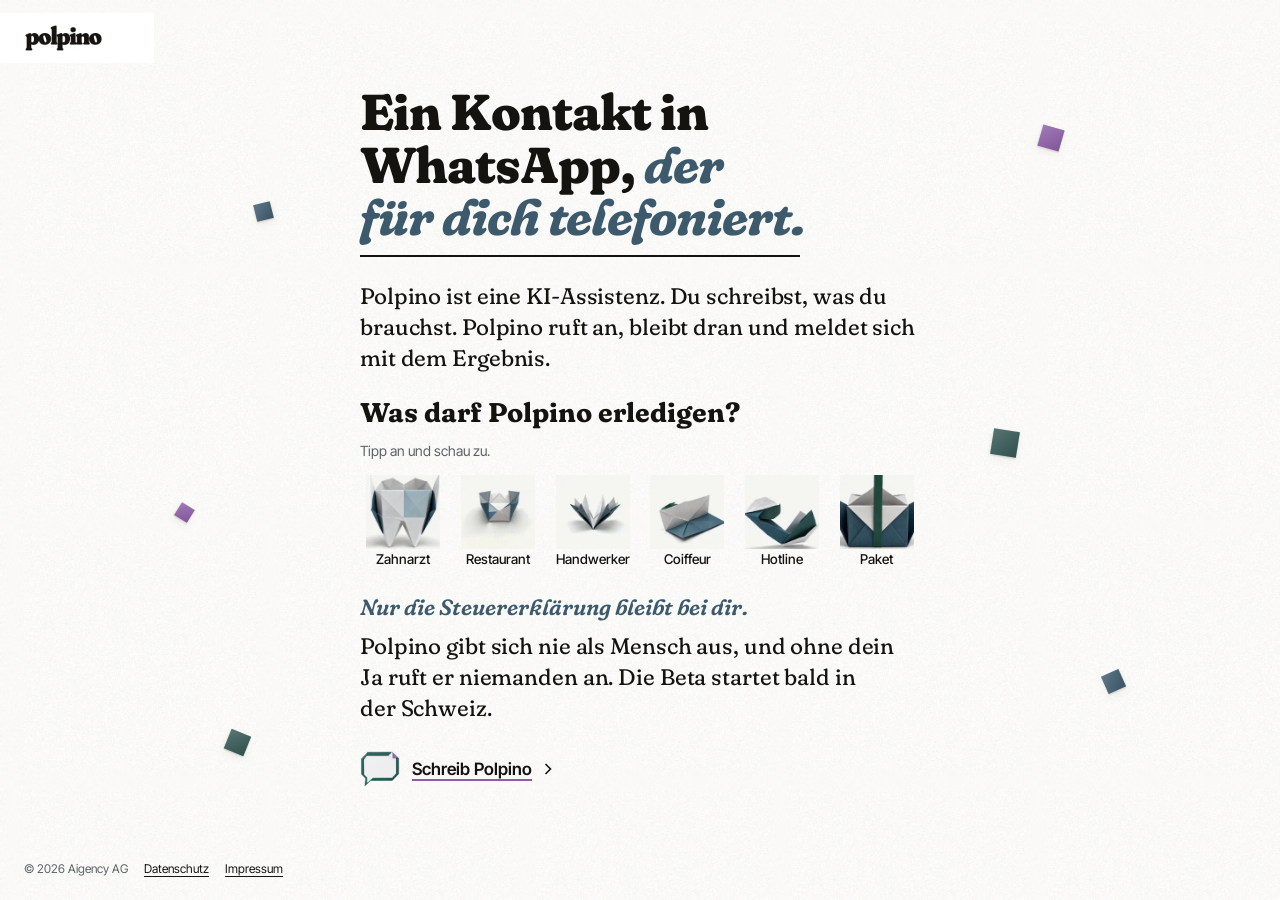
==== commit da00663b: "Entwurf: Schleife und Handybild erst bei Bedarf laden - Im HTML steht nur das ruhige Standbild (polp" ====
--- a/entwurf/index.html
+++ b/entwurf/index.html
@@ -30,10 +30,7 @@
   <header class="kopf">
     <div class="marke-zeile">
       <div class="figur" data-auftritt aria-hidden="true">
-        <picture>
-          <source media="(prefers-reduced-motion: reduce)" srcset="img/polpino-ruhe.webp">
-          <img class="schleife" src="img/polpino-schleife.webp" width="50" height="50" alt="">
-        </picture>
+        <img class="schleife" src="img/polpino-ruhe.webp" data-schleife="img/polpino-schleife.webp" width="50" height="50" alt="">
       </div>
       <a class="marke" href="./" aria-label="Polpino Startseite"><img class="logo" src="img/polpino-logo.svg" alt="polpino" width="79" height="28"></a>
     </div>
@@ -90,10 +87,10 @@
   <div class="buehne">
     <div class="handy auf" id="handy">
       <div class="handy-innen">
-        <img src="img/handy.webp" alt="" width="300" height="577">
+        <img src="img/handy.webp" alt="" width="300" height="577" loading="lazy">
         <div class="schirm">
           <div class="chat-kopf">
-            <span class="chat-bild"><img src="img/polpino.webp" alt="" width="24" height="24"></span>
+            <span class="chat-bild"><img src="img/polpino.webp" alt="" width="24" height="24" loading="lazy"></span>
             <span class="chat-name">Polpino<span>KI-Assistenz</span></span>
           </div>
           <div class="verlauf" id="verlauf" aria-live="polite"></div>
--- a/entwurf/entwurf.css
+++ b/entwurf/entwurf.css
@@ -103,11 +103,14 @@
 .fuss span, .fuss a { display: inline-block; padding: 14px 0; text-underline-offset: 3px; }
 
 /* Overlay mit Papierhandy */
-.ueber { --h: min(577px, calc(100vh - 32px), calc((100vw - 32px) * 577 / 300)); position: fixed; inset: 0; z-index: 50; display: flex; overflow: auto; overscroll-behavior: contain; padding: 16px; background: color-mix(in srgb, var(--papier) 92%, transparent); -webkit-backdrop-filter: blur(3px); backdrop-filter: blur(3px); }
+/* Handy nie unter 80 % (461.6 px), der Rest scrollt im Overlay */
+.ueber { --h: max(461.6px, min(577px, calc(100vh - 32px), calc((100vw - 32px) * 577 / 300))); position: fixed; inset: 0; z-index: 50; display: flex; overflow: auto; overscroll-behavior: contain; padding: 16px; }
+/* Grund und Unschärfe auf ::before, damit .ueber kein Bezugsrahmen für fixed wird und der Schliessknopf beim Scrollen stehen bleibt */
+.ueber::before { content: ""; position: fixed; inset: 0; z-index: -1; background: color-mix(in srgb, var(--papier) 92%, transparent); -webkit-backdrop-filter: blur(3px); backdrop-filter: blur(3px); }
 .ueber[hidden] { display: none; }
 @keyframes auf { from { opacity: 0; transform: translateY(8px); } to { opacity: 1; transform: none; } }
 .auf { animation: auf .35s ease-out both; }
-@supports (height: 100dvh) { .ueber { --h: min(577px, calc(100dvh - 32px), calc((100vw - 32px) * 577 / 300)); } }
+@supports (height: 100dvh) { .ueber { --h: max(461.6px, min(577px, calc(100dvh - 32px), calc((100vw - 32px) * 577 / 300))); } }
 .buehne { margin: auto; display: flex; flex-direction: column; align-items: flex-end; }
 .handy { position: relative; flex: none; height: var(--h); aspect-ratio: 300 / 577; filter: drop-shadow(0 18px 28px color-mix(in srgb, var(--tinte) 16%, transparent)) drop-shadow(0 3px 6px color-mix(in srgb, var(--tinte) 10%, transparent)); }
 .handy-innen { position: absolute; left: 0; top: 0; width: 300px; height: 577px; transform: scale(var(--s, 1)); transform-origin: 0 0; }
@@ -136,11 +139,11 @@
 .paletti strong { font-family: var(--serif); font-size: 17px; font-weight: 700; }
 @keyframes funke { 0% { opacity: 0; transform: scale(.2); } 50% { opacity: 1; transform: scale(1.3); } 100% { opacity: 1; transform: scale(1); } }
 .funke { position: absolute; background: var(--funke); animation: funke .5s ease-out both; }
-.zu { position: absolute; top: 16px; right: 16px; width: 44px; height: 44px; display: flex; align-items: center; justify-content: center; background: var(--karte); border: 1px solid var(--linie); border-radius: 999px; cursor: pointer; color: var(--tinte); }
+.zu { position: fixed; z-index: 1; top: 16px; right: 16px; width: 44px; height: 44px; display: flex; align-items: center; justify-content: center; background: var(--karte); border: 1px solid var(--linie); border-radius: 999px; cursor: pointer; color: var(--tinte); }
 /* Schmal: Schliessknopf über dem Handy statt in der Ecke */
 @media (max-width: 479px) {
-  .ueber { --h: min(577px, calc(100vh - 88px), calc((100vw - 32px) * 577 / 300)); }
-  @supports (height: 100dvh) { .ueber { --h: min(577px, calc(100dvh - 88px), calc((100vw - 32px) * 577 / 300)); } }
+  .ueber { --h: max(461.6px, min(577px, calc(100vh - 88px), calc((100vw - 32px) * 577 / 300))); }
+  @supports (height: 100dvh) { .ueber { --h: max(461.6px, min(577px, calc(100dvh - 88px), calc((100vw - 32px) * 577 / 300))); } }
   .zu { position: static; order: -1; margin-bottom: 12px; }
 }
 
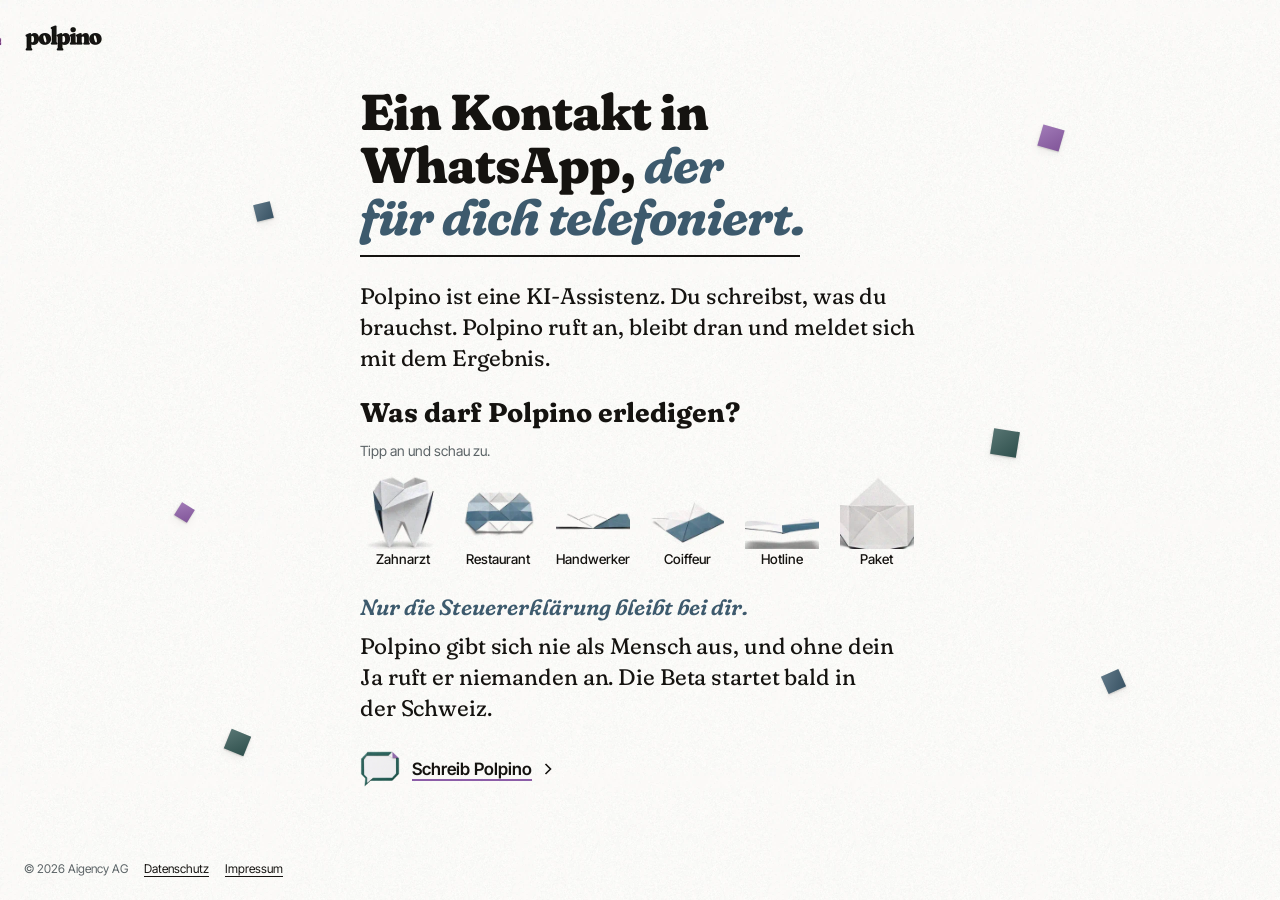
==== commit 78d6d1b0: "Entwurf: Handyschatten fest im Bild, kein Flimmern in Safari - handy.webp mit eingerechnetem Schatte" ====
--- a/entwurf/index.html
+++ b/entwurf/index.html
@@ -87,7 +87,6 @@
   <div class="buehne">
     <div class="handy auf" id="handy">
       <div class="handy-innen">
-        <img src="img/handy.webp" alt="" width="300" height="577" loading="lazy">
         <div class="schirm">
           <div class="chat-kopf">
             <span class="chat-bild"><img src="img/polpino.webp" alt="" width="24" height="24" loading="lazy"></span>
--- a/entwurf/entwurf.css
+++ b/entwurf/entwurf.css
@@ -12,7 +12,8 @@
 }
 *, *::before, *::after { box-sizing: border-box; }
 html { -webkit-text-size-adjust: 100%; overflow-x: clip; }
-body { margin: 0; overflow-x: clip; color: var(--tinte); font-family: var(--sans); background: var(--papier) url("img/papier.webp") repeat; background-size: 256px 256px; }
+body, .seite { background: var(--papier) url("img/papier.webp") repeat; background-size: 256px 256px; }
+body { margin: 0; overflow-x: clip; color: var(--tinte); font-family: var(--sans); }
 a { color: var(--tinte); }
 a:hover { color: var(--rauchblau); }
 .skip { position: absolute; left: 16px; top: -60px; z-index: 60; padding: 8px 16px; border-radius: 4px; background: var(--tinte); color: var(--papier); }
@@ -20,6 +21,8 @@
 .skip:hover { color: var(--papier); }
 .sr { position: absolute; width: 1px; height: 1px; overflow: hidden; clip: rect(0 0 0 0); white-space: nowrap; }
 
+/* .seite ist durch container-type ein Stapelkontext und trägt darum die Textur selbst (deckungsgleich mit body, beginnt bei 0,0):
+   nur so multiplizieren Faltfilme und Krake mit dem Papier statt mit Transparenz. */
 .seite { container-type: inline-size; position: relative; min-height: 100vh; min-height: 100dvh; padding: 16px 24px 8px; display: flex; flex-direction: column; }
 
 /* Kopf mit Figur und Wortmarke */
@@ -70,9 +73,11 @@
 @container (min-width: 900px) { .raster { grid-template-columns: repeat(6, minmax(0, 1fr)); } }
 .kachel { display: flex; flex-direction: column; align-items: center; gap: 2px; min-height: 44px; padding: 2px 0; background: none; border: 0; cursor: pointer; font: inherit; color: var(--tinte); }
 .kachel:focus-visible { outline: 2px solid var(--lila); outline-offset: 4px; border-radius: 6px; }
-.hebe { display: block; width: var(--ikon); height: var(--ikon); transition: transform .25s cubic-bezier(.3, .7, .3, 1); }
-.hebe img { display: block; width: 100%; height: 100%; }
-.kachel:hover .hebe { transform: translateY(-4px) rotate(-4deg); }
+.hebe { display: block; width: var(--ikon); height: var(--ikon); }
+/* Die Filme haben weissen Grund und multiplizieren mit dem Papier. Der Hover-Transform sitzt auf dem Bild selbst,
+   ein Transform auf .hebe würde das Bild vom Papier isolieren. */
+.hebe img { display: block; width: 100%; height: 100%; mix-blend-mode: multiply; transition: transform .25s cubic-bezier(.3, .7, .3, 1); }
+.kachel:hover .hebe img { transform: translateY(-4px) rotate(-4deg); }
 .name { font-size: 13.5px; line-height: 17px; font-weight: 500; transition: color .2s; }
 .kachel:hover .name { color: var(--lila); }
 html.bewegt .kachel .hebe img { visibility: hidden; }
@@ -94,7 +99,7 @@
 
 /* Text blendet weich ein */
 @keyframes ein { from { opacity: 0; transform: translateY(4px); } to { opacity: 1; transform: none; } }
-html.bewegt .spalte { animation: ein .7s ease-out both; }
+html.bewegt .spalte { animation: ein .7s ease-out backwards; } /* backwards: nach dem Ende keine Isolation, sonst kein multiply */
 @keyframes linie { from { transform: scaleX(0); } to { transform: scaleX(1); } }
 html.bewegt .linie { animation: linie .7s cubic-bezier(.3, .7, .3, 1) .15s both; }
 
@@ -105,16 +110,18 @@
 /* Overlay mit Papierhandy */
 /* Handy nie unter 80 % (461.6 px), der Rest scrollt im Overlay */
 .ueber { --h: max(461.6px, min(577px, calc(100vh - 32px), calc((100vw - 32px) * 577 / 300))); position: fixed; inset: 0; z-index: 50; display: flex; overflow: auto; overscroll-behavior: contain; padding: 16px; }
-/* Grund und Unschärfe auf ::before, damit .ueber kein Bezugsrahmen für fixed wird und der Schliessknopf beim Scrollen stehen bleibt */
-.ueber::before { content: ""; position: fixed; inset: 0; z-index: -1; background: color-mix(in srgb, var(--papier) 92%, transparent); -webkit-backdrop-filter: blur(3px); backdrop-filter: blur(3px); }
+/* Grund auf ::before (ohne backdrop-filter, der in Safari flimmert); .ueber bleibt so auch kein Bezugsrahmen für fixed */
+.ueber::before { content: ""; position: fixed; inset: 0; z-index: -1; background: color-mix(in srgb, var(--papier) 95%, transparent); }
 .ueber[hidden] { display: none; }
 @keyframes auf { from { opacity: 0; transform: translateY(8px); } to { opacity: 1; transform: none; } }
 .auf { animation: auf .35s ease-out both; }
 @supports (height: 100dvh) { .ueber { --h: max(461.6px, min(577px, calc(100dvh - 32px), calc((100vw - 32px) * 577 / 300))); } }
 .buehne { margin: auto; display: flex; flex-direction: column; align-items: flex-end; }
-.handy { position: relative; flex: none; height: var(--h); aspect-ratio: 300 / 577; filter: drop-shadow(0 18px 28px color-mix(in srgb, var(--tinte) 16%, transparent)) drop-shadow(0 3px 6px color-mix(in srgb, var(--tinte) 10%, transparent)); }
-.handy-innen { position: absolute; left: 0; top: 0; width: 300px; height: 577px; transform: scale(var(--s, 1)); transform-origin: 0 0; }
-.handy-innen > img { position: absolute; left: 0; top: 0; width: 300px; height: 577px; max-width: none; }
+.handy { position: relative; flex: none; height: var(--h); aspect-ratio: 300 / 577; }
+/* handy.webp enthält den Schatten (0 18px 28px Tinte 16 %, 0 3px 6px Tinte 10 %) mit Rand 32/48/72/48 px; kein filter mehr,
+   der in Safari bei jeder neuen Blase flimmert. Als border-image mit outset: der Schatten ragt über die Box hinaus,
+   ohne das Overlay scrollbar zu machen (ink overflow). */
+.handy-innen { position: absolute; left: 0; top: 0; width: 300px; height: 577px; transform: scale(var(--s, 1)); transform-origin: 0 0; border-image: url("img/handy.webp") 0 fill / 0 / 32px 48px 72px 48px stretch; }
 .schirm { position: absolute; left: 23px; top: 53px; width: 254px; height: 479px; overflow: hidden; display: flex; flex-direction: column; background: var(--schirm); }
 .chat-kopf { display: flex; align-items: center; gap: 9px; padding: 9px 12px; background: var(--karte); border-bottom: 1px solid var(--linie); }
 .chat-bild { width: 30px; height: 30px; border-radius: 999px; background: var(--chat-bild); display: flex; align-items: center; justify-content: center; flex: none; }
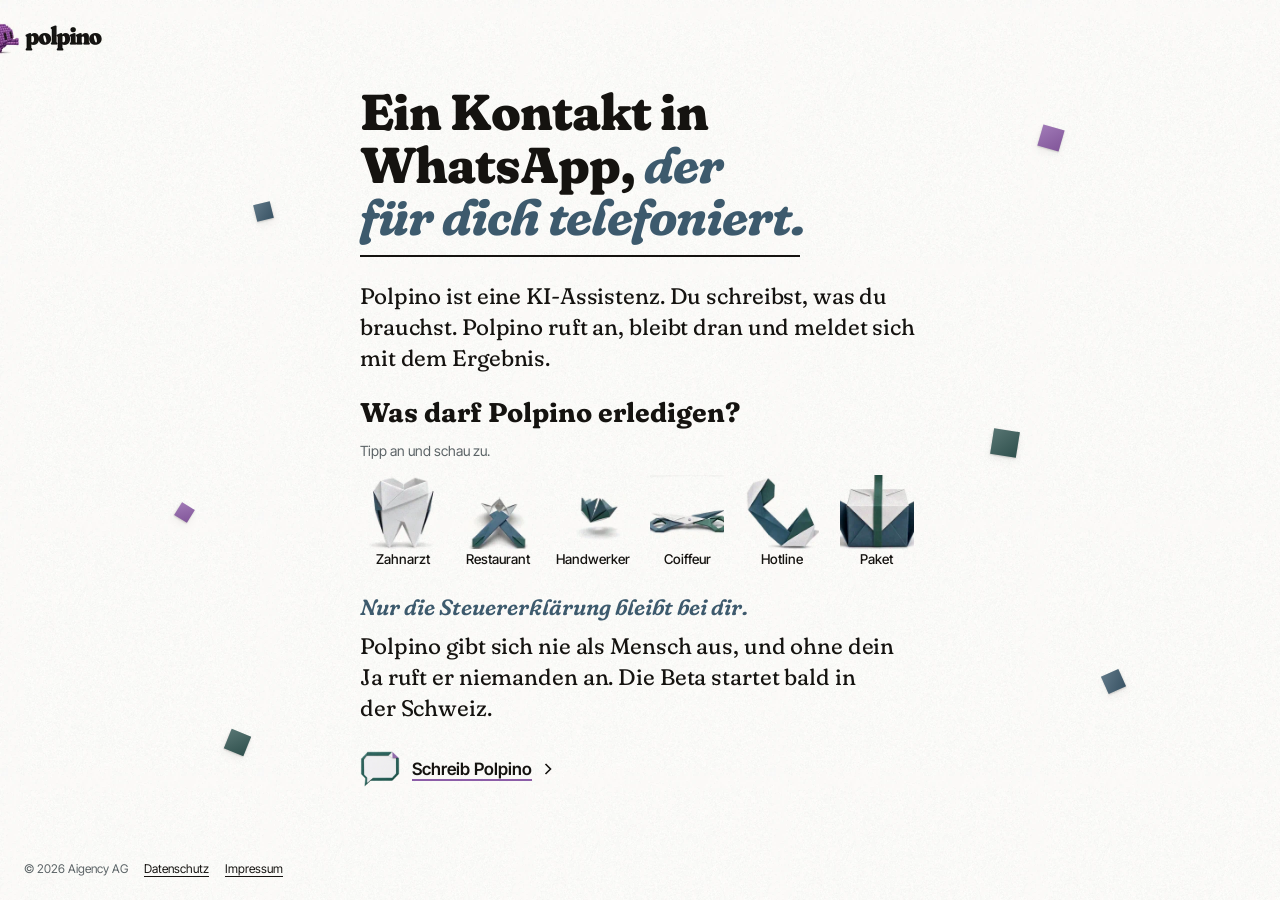
==== commit cd082589: "Entwurf: Abstände am Handy ohne Loch unter dem Knopf - .spalte unter 900 px Containerbreite mit spac" ====
--- a/entwurf/index.html
+++ b/entwurf/index.html
@@ -56,7 +56,7 @@
         <div class="linie" aria-hidden="true"></div>
       </div>
       <p class="satz">Polpino ist eine KI-Assistenz. Du schreibst, was du brauchst. Polpino ruft an, bleibt dran und meldet sich mit dem Ergebnis.</p>
-      <div class="gruppe">
+      <div class="gruppe gruppe-frage">
         <p class="frage">Was darf Polpino erledigen?</p>
         <p class="tipp">Tipp an und schau zu.</p>
         <div class="raster">
--- a/entwurf/entwurf.css
+++ b/entwurf/entwurf.css
@@ -53,7 +53,7 @@
 
 /* Inhalt */
 main { position: relative; flex-grow: 1; margin-top: 16px; display: flex; align-items: stretch; gap: 40px 96px; }
-.spalte { position: relative; flex: 0 1 560px; min-width: 0; display: flex; flex-direction: column; justify-content: space-evenly; gap: 16px; padding: 4px 0 12px; }
+.spalte { position: relative; flex: 0 1 560px; min-width: 0; display: flex; flex-direction: column; justify-content: space-between; gap: 16px; padding: 4px 0 12px; }
 @container (min-width: 900px) { .spalte { justify-content: flex-start; gap: 24px; } }
 @container (min-width: 1100px) { main { justify-content: center; } }
 .gruppe { display: flex; flex-direction: column; gap: 12px; }
@@ -170,6 +170,9 @@
   .seite { padding: clamp(8px, 1.8vh, 20px) 24px clamp(4px, 1vh, 12px); }
   main { margin-top: clamp(6px, 2.4vh, 44px); }
   .spalte { gap: 0; padding: 0.5vh 0 1.5vh; }
+  /* Unter 900 px Containerbreite: etwas mehr Luft vor «Was darf Polpino erledigen?»; space-between lässt unter dem Knopf kein Loch */
+  .gruppe-frage { margin-top: 12px; }
+  @container (min-width: 900px) { .gruppe-frage { margin-top: 0; } }
   @container (min-width: 900px) { .spalte { gap: clamp(14px, 2.6vh, 30px); } }
   .gruppe { gap: clamp(6px, 1.3vh, 16px); }
   .gruppe-eng { gap: clamp(4px, 1vh, 12px); }
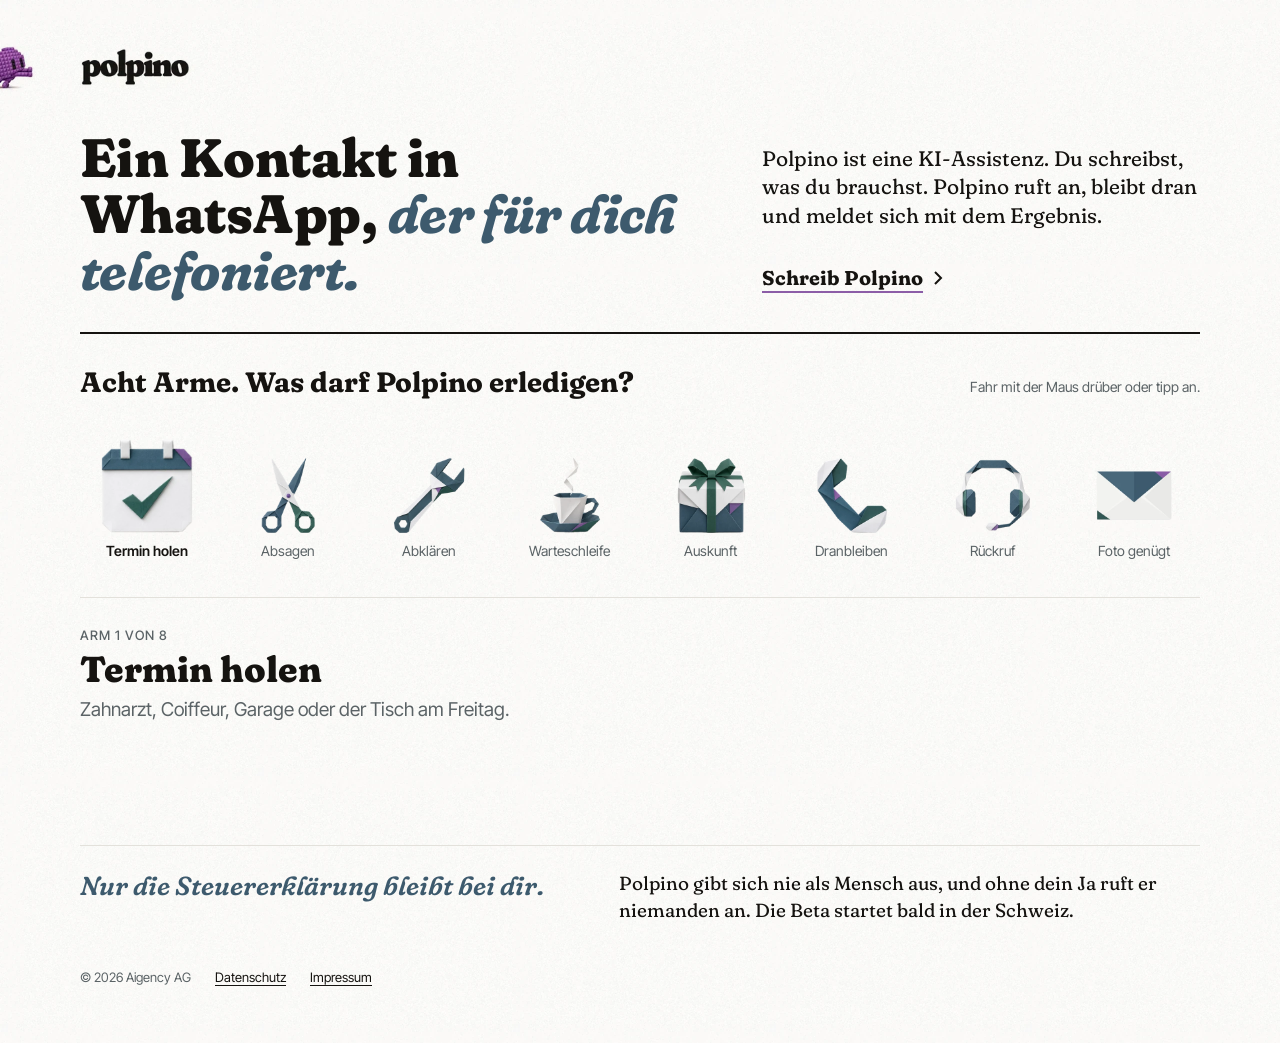
==== commit b0cea5e0: "Entwurf: acht Arme statt sechs Beispiele Nach Mockup «acht Arme» (abgenommen 24.11.2026). - Handy un" ====
--- a/entwurf/index.html
+++ b/entwurf/index.html
@@ -42,38 +42,36 @@
     -->
   </header>
 
-  <main id="inhalt">
-    <span aria-hidden="true" class="konf konf-r" style="--d: 72px; --t: 6%; width: 22px; height: 22px; animation-delay: 120ms"><i style="background-color: var(--lila); transform: rotate(16deg)"></i></span>
-    <span aria-hidden="true" class="konf konf-l" style="--d: 40px; --t: 16%; width: 17px; height: 17px; animation-delay: 240ms"><i style="background-color: var(--rauchblau); transform: rotate(-14deg)"></i></span>
-    <span aria-hidden="true" class="konf konf-r" style="--d: 24px; --t: 46%; width: 26px; height: 26px; animation-delay: 360ms"><i style="background-color: var(--seegruen); transform: rotate(9deg)"></i></span>
-    <span aria-hidden="true" class="konf konf-l" style="--d: 120px; --t: 56%; width: 15px; height: 15px; animation-delay: 480ms"><i style="background-color: var(--lila); transform: rotate(32deg)"></i></span>
-    <span aria-hidden="true" class="konf konf-r" style="--d: 136px; --t: 78%; width: 19px; height: 19px; animation-delay: 600ms"><i style="background-color: var(--rauchblau); transform: rotate(-24deg)"></i></span>
-    <span aria-hidden="true" class="konf konf-l" style="--d: 64px; --t: 86%; width: 21px; height: 21px; animation-delay: 720ms"><i style="background-color: var(--seegruen); transform: rotate(22deg)"></i></span>
-
-    <div class="spalte">
-      <div class="gruppe">
-        <h1>Ein Kontakt in WhatsApp, <em>der für dich telefoniert.</em></h1>
-        <div class="linie" aria-hidden="true"></div>
+  <main id="inhalt" class="inhalt">
+    <h1 class="titel">Ein Kontakt in WhatsApp, <em>der für dich telefoniert.</em></h1>
+    <div class="linie" aria-hidden="true"></div>
+    <p class="satz satz-eins">Polpino ist eine KI-Assistenz. Du schreibst, was du brauchst. Polpino ruft an, bleibt dran und meldet sich mit dem Ergebnis.</p>
+    <div class="frage-zeile">
+      <h2 class="frage">Acht Arme. Was darf Polpino erledigen?</h2>
+      <p class="tipp"><span class="nur-handy">Tipp an und schau zu.</span><span class="nur-desktop">Fahr mit der Maus drüber oder tipp an.</span></p>
+    </div>
+    <div class="reihe" id="reihe">
+      <button type="button" class="arm" data-arm="0"><span class="arm-bild"><img src="img/ikon-termin.webp" alt="" width="240" height="240"></span><span class="arm-name">Termin holen</span></button>
+      <button type="button" class="arm" data-arm="1"><span class="arm-bild"><img src="img/ikon-coiffeur.webp" alt="" width="240" height="240"></span><span class="arm-name">Absagen</span></button>
+      <button type="button" class="arm" data-arm="2"><span class="arm-bild"><img src="img/ikon-handwerker.webp" alt="" width="240" height="240"></span><span class="arm-name">Abklären</span></button>
+      <button type="button" class="arm" data-arm="3"><span class="arm-bild"><img src="img/ikon-warteschleife.webp" alt="" width="240" height="240"></span><span class="arm-name">Warteschleife</span></button>
+      <button type="button" class="arm" data-arm="4"><span class="arm-bild"><img src="img/ikon-paket.webp" alt="" width="240" height="240"></span><span class="arm-name">Auskunft</span></button>
+      <button type="button" class="arm" data-arm="5"><span class="arm-bild"><img src="img/ikon-hotline.webp" alt="" width="240" height="240"></span><span class="arm-name">Dranbleiben</span></button>
+      <button type="button" class="arm" data-arm="6"><span class="arm-bild"><img src="img/ikon-rueckruf.webp" alt="" width="240" height="240"></span><span class="arm-name">Rückruf</span></button>
+      <button type="button" class="arm" data-arm="7"><span class="arm-bild"><img src="img/ikon-foto.webp" alt="" width="240" height="240"></span><span class="arm-name">Foto genügt</span></button>
+    </div>
+    <section class="buehne" id="buehne" aria-live="off" aria-labelledby="buehne-titel">
+      <div class="buehne-text">
+        <p class="arm-zahl" id="buehne-zahl"></p>
+        <h3 class="buehne-titel" id="buehne-titel"></h3>
+        <p class="buehne-unter" id="buehne-unter"></p>
       </div>
-      <p class="satz">Polpino ist eine KI-Assistenz. Du schreibst, was du brauchst. Polpino ruft an, bleibt dran und meldet sich mit dem Ergebnis.</p>
-      <div class="gruppe gruppe-frage">
-        <p class="frage">Was darf Polpino erledigen?</p>
-        <p class="tipp">Tipp an und schau zu.</p>
-        <div class="raster">
-          <button type="button" class="kachel" data-bsp="zahnarzt" aria-haspopup="dialog" aria-label="Beispiel Zahnarzt ansehen"><span class="hebe"><img src="img/ikon-zahnarzt.webp" data-film="img/film-zahnarzt.webp" alt="" width="84" height="84"></span><span class="name">Zahnarzt</span></button>
-          <button type="button" class="kachel" data-bsp="restaurant" aria-haspopup="dialog" aria-label="Beispiel Restaurant ansehen"><span class="hebe"><img src="img/ikon-restaurant.webp" data-film="img/film-restaurant.webp" alt="" width="84" height="84"></span><span class="name">Restaurant</span></button>
-          <button type="button" class="kachel" data-bsp="handwerker" aria-haspopup="dialog" aria-label="Beispiel Handwerker ansehen"><span class="hebe"><img src="img/ikon-handwerker.webp" data-film="img/film-handwerker.webp" alt="" width="84" height="84"></span><span class="name">Handwerker</span></button>
-          <button type="button" class="kachel" data-bsp="coiffeur" aria-haspopup="dialog" aria-label="Beispiel Coiffeur ansehen"><span class="hebe"><img src="img/ikon-coiffeur.webp" data-film="img/film-coiffeur.webp" alt="" width="84" height="84"></span><span class="name">Coiffeur</span></button>
-          <button type="button" class="kachel" data-bsp="hotline" aria-haspopup="dialog" aria-label="Beispiel Hotline ansehen"><span class="hebe"><img src="img/ikon-hotline.webp" data-film="img/film-hotline.webp" alt="" width="84" height="84"></span><span class="name">Hotline</span></button>
-          <button type="button" class="kachel" data-bsp="paket" aria-haspopup="dialog" aria-label="Beispiel Paket ansehen"><span class="hebe"><img src="img/ikon-paket.webp" data-film="img/film-paket.webp" alt="" width="84" height="84"></span><span class="name">Paket</span></button>
-        </div>
-      </div>
-      <div class="gruppe gruppe-eng">
-        <p class="steuer">Nur die Steuererklärung bleibt bei dir.</p>
-        <p class="satz">Polpino gibt sich nie als Mensch aus, und ohne dein Ja ruft er niemanden an. Die Beta startet bald in der Schweiz.</p>
-      </div>
-      <a class="weiter" href="https://wa.me/41445055667?text=Hey%20Polpino%2C%20ich%20will%20auf%20die%20Warteliste%21%20%F0%9F%90%99" rel="noopener"><img src="img/ikon-chat.webp" alt="" width="40" height="40">Schreib Polpino <svg aria-hidden="true" width="9" height="16" viewBox="0 0 9 16" fill="none" stroke="currentColor" stroke-width="1.6"><path d="M1.5 3l5 5-5 5"/></svg></a>
-    </div>
+      <div class="buehne-chat" id="buehne-chat"></div>
+    </section>
+    <div class="trenn" aria-hidden="true"></div>
+    <p class="steuer">Nur die Steuererklärung bleibt bei dir.</p>
+    <p class="satz satz-zwei">Polpino gibt sich nie als Mensch aus, und ohne dein Ja ruft er niemanden an. Die Beta startet bald in der Schweiz.</p>
+    <a class="weiter" href="https://wa.me/41445055667?text=Hey%20Polpino%2C%20ich%20will%20auf%20die%20Warteliste%21%20%F0%9F%90%99" rel="noopener">Schreib Polpino <svg aria-hidden="true" width="10" height="16" viewBox="0 0 10 16" fill="none" stroke="currentColor" stroke-width="2"><path d="M2 2l6 6-6 6"/></svg></a>
   </main>
 
   <footer class="fuss">
@@ -83,8 +81,13 @@
   </footer>
 </div>
 
-<div class="ueber" id="ueber" role="dialog" aria-modal="true" aria-label="Beispiel" hidden>
-  <div class="buehne">
+<div class="ueber" id="ueber" role="dialog" aria-modal="true" aria-labelledby="ueber-name" hidden>
+  <div class="ueber-rahmen">
+    <div class="ueber-titel">
+      <p class="arm-zahl" id="ueber-zahl"></p>
+      <h2 class="ueber-name" id="ueber-name">Beispiel</h2>
+      <p class="ueber-unter" id="ueber-unter"></p>
+    </div>
     <div class="handy auf" id="handy">
       <div class="handy-innen">
         <div class="schirm">
--- a/entwurf/entwurf.css
+++ b/entwurf/entwurf.css
@@ -1,4 +1,5 @@
-/* Polpino Startseite, Entwurf 24.11.2026 (Magazin-Look, eine Bildschirmhöhe). Quelle: Canvas «Polpino Startseite, leise Fassung». */
+/* Polpino Startseite, Entwurf «acht Arme» 24.11.2026. Quelle: Mockup «acht Arme» (Handy und Desktop), von Dominic abgenommen.
+   Handy-Muster unter 900 px (Raster 4 × 2, Origami-Overlay), Desktop ab 900 px (Reihe mit Dock-Effekt, Bühne darunter). */
 @font-face { font-family: "Fraunces Soft"; font-style: normal; font-weight: 400 900; font-display: swap; src: url("../assets/fonts/fraunces-soft-latin.woff2") format("woff2-variations"); }
 @font-face { font-family: "Fraunces Soft"; font-style: italic; font-weight: 600 900; font-display: swap; src: url("fonts/fraunces-italic.woff2") format("woff2-variations"); }
 @font-face { font-family: "Inter Tight"; font-style: normal; font-weight: 100 900; font-display: swap; src: url("../assets/fonts/inter-tight-latin-wght-normal.woff2") format("woff2-variations"); }
@@ -7,8 +8,8 @@
   --tinte: #151310; --leise: #5B6366; --rauchblau: #3D5A6D; --seegruen: #335754; --lila: #8C5DA7; --linie: #E3E1DB;
   --papier: #FAFAF8; --karte: #FFF;
   --schirm: #F1F0EC; --blase-du: #DCEDE6; --chat-bild: #EFE7F4; --status: #E4EDE9; --lampe: #2BE05C; --funke: #F5C542; --feldrand: #878A89;
+  --blase-hell: #E3EAEE; --zeile-grau: #C9C7C0;
   --serif: "Fraunces Soft", Georgia, serif; --sans: "Inter Tight", system-ui, sans-serif;
-  --ikon: min(72px, 19vw);
 }
 *, *::before, *::after { box-sizing: border-box; }
 html { -webkit-text-size-adjust: 100%; overflow-x: clip; }
@@ -22,92 +23,121 @@
 .sr { position: absolute; width: 1px; height: 1px; overflow: hidden; clip: rect(0 0 0 0); white-space: nowrap; }
 
 /* .seite ist durch container-type ein Stapelkontext und trägt darum die Textur selbst (deckungsgleich mit body, beginnt bei 0,0):
-   nur so multiplizieren Faltfilme und Krake mit dem Papier statt mit Transparenz. */
-.seite { container-type: inline-size; position: relative; min-height: 100vh; min-height: 100dvh; padding: 16px 24px 8px; display: flex; flex-direction: column; }
-
-/* Kopf mit Figur und Wortmarke */
+   nur so multipliziert die Krake mit dem Papier statt mit Transparenz. */
+.seite { container-type: inline-size; position: relative; min-height: 100vh; min-height: 100dvh; padding: 28px 24px 32px; display: flex; flex-direction: column; gap: 22px; }
+
+/* Kopf mit Figur und Wortmarke. Die ganze Markenzeile wird gezoomt, damit Auftritt-Clip und Wortmarke deckungsgleich bleiben. */
 .kopf { position: relative; display: flex; justify-content: space-between; align-items: center; gap: 16px; }
-.marke-zeile { position: relative; display: flex; align-items: center; min-height: 44px; }
+.marke-zeile { position: relative; display: flex; align-items: center; min-height: 44px; zoom: 1.25; }
 .figur { position: relative; flex: none; width: 46px; height: 34px; pointer-events: none; }
 .figur img { position: absolute; right: 2px; top: -8px; width: 50px; height: 50px; max-width: none; mix-blend-mode: multiply; }
 .marke { position: relative; display: block; padding: 4px 0; }
 .marke .logo { display: block; height: 28px; width: auto; }
 .marke .auftritt { position: absolute; left: -130px; top: -7px; width: 214px; height: 50px; max-width: none; mix-blend-mode: multiply; pointer-events: none; opacity: 0; }
-/* Sicherheitsnetz: Bis entwurf.js die Klasse bewegt setzt, sind Figur, Kacheln und Konfetti verdeckt,
-   damit nichts aufblitzt. Kommt das Skript nicht, wird nach spätestens 3 s alles ruhig sichtbar. */
+/* Sicherheitsnetz: Bis entwurf.js die Klasse bewegt setzt, ist die Figur verdeckt, damit nichts aufblitzt.
+   Kommt das Skript nicht, wird sie nach spätestens 3 s ruhig sichtbar. */
 @keyframes verdeckt { from, to { width: 0; opacity: 0; } }
-@keyframes blass { from, to { opacity: 0; } }
-@media (prefers-reduced-motion: no-preference) {
-  .figur[data-auftritt] { animation: verdeckt 3s step-end; }
-  .kachel .hebe img, .konf { animation: blass 3s step-end backwards; }
-}
+@media (prefers-reduced-motion: no-preference) { .figur[data-auftritt] { animation: verdeckt 3s step-end; } }
 html.bewegt .figur { width: 0; animation: none; }
-html.bewegt .kachel .hebe img { animation: none; }
 html.bewegt .figur .schleife { opacity: 0; }
 html.lauf .figur, html.ruhe .figur { width: 46px; }
 html.lauf .marke .logo { opacity: 0; }
 html.lauf .marke .auftritt { opacity: 1; }
-.konto { display: flex; gap: 24px; font-size: 14px; line-height: 20px; }
+.konto { display: flex; gap: 24px; font-size: 15px; line-height: 20px; font-weight: 500; }
 .konto a { display: inline-block; padding: 12px 0; text-underline-offset: 3px; }
-@container (max-width: 520px) { .nur-breit { display: none !important; } }
-
-/* Inhalt */
-main { position: relative; flex-grow: 1; margin-top: 16px; display: flex; align-items: stretch; gap: 40px 96px; }
-.spalte { position: relative; flex: 0 1 560px; min-width: 0; display: flex; flex-direction: column; justify-content: space-between; gap: 16px; padding: 4px 0 12px; }
-@container (min-width: 900px) { .spalte { justify-content: flex-start; gap: 24px; } }
-@container (min-width: 1100px) { main { justify-content: center; } }
-.gruppe { display: flex; flex-direction: column; gap: 12px; }
-.gruppe-eng { gap: 8px; }
-h1 { margin: 0; font-family: var(--serif); font-weight: 800; font-size: clamp(28px, 22px + 2.6cqw, 44px); line-height: 1.04; letter-spacing: -0.02em; text-wrap: balance; }
-h1 em { font-style: italic; font-weight: 700; color: var(--rauchblau); }
-.linie { height: 2px; background: var(--tinte); max-width: 440px; transform-origin: 0 50%; }
-.satz { margin: 0; font-family: var(--serif); font-size: clamp(16px, 14px + 0.7cqw, 23px); line-height: 1.38; letter-spacing: -0.005em; text-wrap: pretty; }
-.frage { margin: 0; font-family: var(--serif); font-weight: 700; font-size: clamp(19px, 16px + 0.9cqw, 28px); line-height: 1.2; }
-.steuer { margin: 0; font-family: var(--serif); font-style: italic; font-weight: 600; color: var(--rauchblau); font-size: clamp(17px, 15px + 0.6cqw, 22px); line-height: 1.3; }
-.tipp { margin: 0; font-family: var(--sans); font-size: 14px; line-height: 20px; color: var(--leise); }
-.weiter { align-self: flex-start; display: inline-flex; align-items: center; gap: 12px; min-height: 44px; font-size: 17px; line-height: 22px; font-weight: 600; text-decoration-thickness: 2px; text-decoration-color: var(--lila); text-underline-offset: 0.24em; }
-.weiter img { width: 40px; height: 40px; display: block; }
-
-/* Kacheln */
-.raster { display: grid; grid-template-columns: repeat(3, minmax(0, 1fr)); gap: 12px 8px; }
-@container (min-width: 900px) { .raster { grid-template-columns: repeat(6, minmax(0, 1fr)); } }
-.kachel { display: flex; flex-direction: column; align-items: center; gap: 2px; min-height: 44px; padding: 2px 0; background: none; border: 0; cursor: pointer; font: inherit; color: var(--tinte); }
-.kachel:focus-visible { outline: 2px solid var(--lila); outline-offset: 4px; border-radius: 6px; }
-.hebe { display: block; width: var(--ikon); height: var(--ikon); }
-/* Die Filme haben weissen Grund und multiplizieren mit dem Papier. Der Hover-Transform sitzt auf dem Bild selbst,
-   ein Transform auf .hebe würde das Bild vom Papier isolieren. */
-.hebe img { display: block; width: 100%; height: 100%; mix-blend-mode: multiply; transition: transform .25s cubic-bezier(.3, .7, .3, 1); }
-.kachel:hover .hebe img { transform: translateY(-4px) rotate(-4deg); }
-.name { font-size: 13.5px; line-height: 17px; font-weight: 500; transition: color .2s; }
-.kachel:hover .name { color: var(--lila); }
-html.bewegt .kachel .hebe img { visibility: hidden; }
-html.bewegt.los .kachel .hebe img { visibility: visible; }
-
-/* Konfetti */
-/* Konfetti nur ab 1100 px: drei Stücke links, drei rechts der Spalte, mindestens 48 px Luft zum Text */
-.konf { position: absolute; top: var(--t); display: none; pointer-events: none; }
-@container (min-width: 1100px) {
-  .konf { display: block; }
-  .konf-r { left: calc(50% + 280px + 48px + var(--d)); }
-  .konf-l { right: calc(50% + 280px + 48px + var(--d)); }
-}
-.konf i { display: block; width: 100%; height: 100%; box-shadow: 0 1px 2px color-mix(in srgb, var(--tinte) 18%, transparent), 0 4px 10px color-mix(in srgb, var(--tinte) 6%, transparent); background-image: linear-gradient(135deg, color-mix(in srgb, var(--karte) 18%, transparent), color-mix(in srgb, var(--tinte) 8%, transparent)); }
-@media (max-height: 560px) { .konf { display: none; } }
-@keyframes fall { 0% { opacity: 0; transform: translateY(-60px) rotate(140deg); } 70% { opacity: 1; } 100% { opacity: 1; transform: none; } }
-html.bewegt .konf { opacity: 0; animation: none; }
-html.bewegt.los .konf { animation: fall .9s cubic-bezier(.2, .7, .3, 1) both; }
+
+/* Inhalt, Handy-Muster: eine Spalte, Blockabstand 22 px, höchstens 560 px breit */
+.inhalt { display: flex; flex-direction: column; gap: 22px; max-width: 560px; }
+.titel { margin: 0; font-family: var(--serif); font-weight: 800; font-size: 31px; line-height: 1.1; letter-spacing: -0.01em; text-wrap: balance; }
+.titel em { font-style: italic; font-weight: 700; color: var(--rauchblau); }
+.linie { height: 2px; background: var(--tinte); transform-origin: 0 50%; }
+.satz { margin: 0; font-family: var(--serif); font-size: 17px; line-height: 1.42; text-wrap: pretty; }
+.frage-zeile { display: flex; flex-direction: column; gap: 4px; }
+.frage { margin: 0; font-family: var(--serif); font-weight: 700; font-size: 19px; line-height: 1.25; }
+.tipp { margin: 0; font-size: 13px; line-height: 20px; color: var(--leise); }
+.nur-desktop { display: none; }
+.steuer { margin: 0; font-family: var(--serif); font-style: italic; font-weight: 600; font-size: 17px; line-height: 1.35; color: var(--rauchblau); }
+.weiter { align-self: flex-start; display: inline-flex; align-items: center; gap: 10px; min-height: 44px; font-family: var(--serif); font-weight: 700; font-size: 18px; text-decoration: underline; text-decoration-color: var(--lila); text-decoration-thickness: 2px; text-underline-offset: 6px; }
+.weiter svg { flex: none; }
+.buehne, .trenn { display: none; }
+
+/* Die acht Arme, Handy: Raster 4 × 2 */
+.reihe { display: grid; grid-template-columns: repeat(4, minmax(0, 1fr)); gap: 12px 4px; }
+.arm { display: flex; flex-direction: column; align-items: center; gap: 4px; min-width: 0; padding: 6px 0 4px; margin: 0; background: none; border: 0; border-radius: 8px; cursor: pointer; font: inherit; color: var(--tinte); }
+.arm:focus-visible { outline: 2px solid var(--lila); outline-offset: 2px; }
+.arm-bild { display: block; transform-origin: 50% 100%; }
+.arm img { display: block; width: 64px; height: 64px; transform-origin: 50% 100%; transition: transform .2s; }
+.arm:active img { transform: scale(.92); }
+.arm-name { font-size: 12px; line-height: 16px; text-align: center; }
 
 /* Text blendet weich ein */
 @keyframes ein { from { opacity: 0; transform: translateY(4px); } to { opacity: 1; transform: none; } }
-html.bewegt .spalte { animation: ein .7s ease-out backwards; } /* backwards: nach dem Ende keine Isolation, sonst kein multiply */
+html.bewegt .inhalt { animation: ein .7s ease-out backwards; }
 @keyframes linie { from { transform: scaleX(0); } to { transform: scaleX(1); } }
 html.bewegt .linie { animation: linie .7s cubic-bezier(.3, .7, .3, 1) .15s both; }
 
-/* Fuss */
-.fuss { position: relative; margin-top: 8px; display: flex; flex-wrap: wrap; align-items: center; gap: 0 16px; font-size: 12px; line-height: 16px; color: var(--leise); }
-.fuss span, .fuss a { display: inline-block; padding: 14px 0; text-underline-offset: 3px; }
-
-/* Overlay mit Papierhandy */
+/* Fuss: Zeilen 20 px, Links mit 12 px Polster für 44 px Tippfläche */
+.fuss { display: flex; flex-wrap: wrap; align-items: center; gap: 0 20px; font-size: 13px; line-height: 20px; color: var(--leise); }
+.fuss span, .fuss a { display: inline-block; padding: 12px 0; text-underline-offset: 3px; }
+
+/* Desktop ab 900 px: Inhalt höchstens 1'120 px mittig, Reihe mit Dock-Effekt, Bühne statt Overlay */
+@media (min-width: 900px) {
+  .seite { padding: 36px clamp(24px, 5vw, 72px) 44px; gap: 32px; }
+  .kopf, .inhalt, .fuss { width: 100%; max-width: 1120px; margin-inline: auto; }
+  .marke-zeile { zoom: 1.4; }
+  .nur-handy { display: none; }
+  .nur-desktop { display: inline; }
+
+  /* Drei Spalten wie die Flex-Verteilung im Mockup bei 1'120 px: Titel 618 | Satz 438, unten kursive Zeile 475 | Satz 581 */
+  .inhalt { display: grid; grid-template-columns: minmax(0, 475fr) minmax(0, 79fr) minmax(0, 438fr); column-gap: 64px; row-gap: 0;
+    grid-template-areas: "titel titel satz" "titel titel weiter" "linie linie linie" "frage frage frage" "reihe reihe reihe" "buehne buehne buehne" "trenn trenn trenn" "steuer satz2 satz2"; }
+  .titel { grid-area: titel; align-self: end; font-size: clamp(38px, 4.4vw, 54px); line-height: 1.05; text-wrap: wrap; }
+  .satz-eins { grid-area: satz; align-self: end; font-size: 21px; line-height: 1.35; }
+  .weiter { grid-area: weiter; align-self: end; margin-top: 12px; font-size: 20px; }
+  .linie { grid-area: linie; margin-top: 32px; }
+  .frage-zeile { grid-area: frage; margin-top: 32px; flex-direction: row; flex-wrap: wrap; align-items: baseline; justify-content: space-between; gap: 4px 24px; }
+  .frage { font-size: 28px; line-height: 1.2; }
+  .tipp { font-size: 14px; }
+  .reihe { grid-area: reihe; margin-top: 12px; padding-top: 30px; grid-template-columns: repeat(8, minmax(0, 1fr)); gap: 8px; }
+  .arm { gap: 6px; }
+  .arm img { width: 88px; height: 88px; transition: transform .25s cubic-bezier(.3, .7, .2, 1); }
+  .arm-name { font-size: 14px; line-height: 20px; color: var(--leise); }
+  .arm[aria-pressed="true"] .arm-name { font-weight: 600; color: var(--tinte); }
+  /* Gewählt 112 %, sonst 90 %; unter der Maus zusätzlich 116 %, Nachbarn 107 % (Dock), Ursprung Unterkante */
+  html.js .arm-bild { transform: scale(.9); transition: transform .25s cubic-bezier(.3, .7, .2, 1); }
+  html.js .arm[aria-pressed="true"] .arm-bild { transform: scale(1.12); }
+  .arm:active img { transform: none; }
+  .arm:hover img { transform: scale(1.16); }
+  .arm:hover + .arm img, .arm:has(+ .arm:hover) img { transform: scale(1.07); }
+  .satz-zwei { grid-area: satz2; margin-top: 24px; font-size: 19px; line-height: 1.4; }
+  .steuer { grid-area: steuer; margin-top: 24px; font-size: 26px; line-height: 1.25; }
+
+  /* Bühne: links Arm und Titel, rechts der Kurz-Chat; feste Mindesthöhe, damit nichts springt */
+  html.js .buehne { grid-area: buehne; margin-top: 32px; display: flex; flex-wrap: wrap; align-items: flex-start; gap: 20px 64px; min-height: 216px; padding-top: 28px; border-top: 1px solid var(--linie); }
+  /* Unter 1'100 px ist die Chatspalte schmaler, die längste Ergebnisblase (Arm 3) braucht dann mehr Höhe */
+  @media (max-width: 1099.98px) { html.js .buehne { min-height: 240px; } }
+  .trenn { grid-area: trenn; display: block; margin-top: 32px; height: 1px; background: var(--linie); }
+  .buehne-text { flex: 1 1 320px; min-width: 0; display: flex; flex-direction: column; gap: 6px; }
+  .buehne .arm-zahl { font-size: 13px; line-height: 18px; }
+  .buehne-titel { margin: 0; font-family: var(--serif); font-weight: 800; font-size: 36px; line-height: 1.1; }
+  .buehne-unter { margin: 0; font-size: 19px; line-height: 28px; color: var(--leise); }
+  .buehne-chat { flex: 1.3 1 380px; min-width: 0; max-width: 520px; display: flex; flex-direction: column; gap: 10px; }
+  .kurz-blase { align-self: flex-start; max-width: 82%; margin: 0; padding: 9px 14px; border: 1px solid var(--linie); border-radius: 8px; background: var(--karte); font-size: 16px; line-height: 23px; }
+  .kurz-du { align-self: flex-end; background: var(--blase-hell); }
+  .kurz-anhang { display: block; font-size: 13px; line-height: 18px; color: var(--leise); }
+  .kurz-status { align-self: flex-start; display: flex; align-items: center; gap: 8px; margin: 0; font-size: 14px; line-height: 20px; color: var(--leise); }
+  .kurz-punkt { flex: none; width: 8px; height: 8px; border-radius: 999px; background: var(--lampe); animation: puls 1s ease-in-out infinite; }
+  .kurz-punkt.fertig { background: var(--seegruen); animation: none; }
+  .rein { animation: rein .35s ease-out both; }
+
+  .fuss { gap: 6px 24px; }
+}
+@keyframes rein { from { opacity: 0; transform: translateY(6px); } to { opacity: 1; transform: none; } }
+
+/* Zähler «Arm 1 von 8» (Overlay und Bühne) */
+.arm-zahl { margin: 0; font-size: 12px; line-height: 16px; font-weight: 500; letter-spacing: 0.08em; text-transform: uppercase; color: var(--leise); }
+
+/* Overlay mit Papierhandy (Handy-Muster) */
 /* Handy nie unter 80 % (461.6 px), der Rest scrollt im Overlay */
 .ueber { --h: max(461.6px, min(577px, calc(100vh - 32px), calc((100vw - 32px) * 577 / 300))); position: fixed; inset: 0; z-index: 50; display: flex; overflow: auto; overscroll-behavior: contain; padding: 16px; }
 /* Grund auf ::before (ohne backdrop-filter, der in Safari flimmert); .ueber bleibt so auch kein Bezugsrahmen für fixed */
@@ -116,7 +146,11 @@
 @keyframes auf { from { opacity: 0; transform: translateY(8px); } to { opacity: 1; transform: none; } }
 .auf { animation: auf .35s ease-out both; }
 @supports (height: 100dvh) { .ueber { --h: max(461.6px, min(577px, calc(100dvh - 32px), calc((100vw - 32px) * 577 / 300))); } }
-.buehne { margin: auto; display: flex; flex-direction: column; align-items: flex-end; }
+.ueber-rahmen { margin: auto; display: flex; flex-direction: column; align-items: flex-end; }
+/* Titelzeile über dem Handy, linksbündig zur Handybreite */
+.ueber-titel { align-self: stretch; width: calc(var(--h) * 300 / 577); margin-bottom: 18px; display: flex; flex-direction: column; gap: 2px; }
+.ueber-name { margin: 0; font-family: var(--serif); font-weight: 700; font-size: 24px; line-height: 1.15; }
+.ueber-unter { margin: 0; font-size: 15px; line-height: 21px; color: var(--leise); }
 .handy { position: relative; flex: none; height: var(--h); aspect-ratio: 300 / 577; }
 /* handy.webp enthält den Schatten (0 18px 28px Tinte 16 %, 0 3px 6px Tinte 10 %) mit Rand 32/48/72/48 px; kein filter mehr,
    der in Safari bei jeder neuen Blase flimmert. Als border-image mit outset: der Schatten ragt über die Box hinaus,
@@ -136,7 +170,6 @@
 .status { align-self: center; display: flex; align-items: center; gap: 6px; padding: 3px 10px; border-radius: 999px; background: var(--status); color: var(--seegruen); font-size: 11px; line-height: 15px; }
 @keyframes puls { 0%, 100% { opacity: 1; } 50% { opacity: .3; } }
 .lampe { width: 7px; height: 7px; border-radius: 2px; background: var(--lampe); display: block; animation: puls 1s ease-in-out infinite; }
-.espresso { align-self: center; width: 38px; height: auto; display: block; }
 .kalender { align-self: flex-start; max-width: 92%; display: flex; align-items: center; gap: 8px; background: var(--karte); border-radius: 10px; padding: 7px 10px; }
 .kalender svg { flex: none; color: var(--rauchblau); }
 .kalender b { display: block; font-size: 11.5px; line-height: 15px; color: var(--seegruen); font-weight: 600; letter-spacing: 0; text-transform: none; }
@@ -146,6 +179,16 @@
 .paletti strong { font-family: var(--serif); font-size: 17px; font-weight: 700; }
 @keyframes funke { 0% { opacity: 0; transform: scale(.2); } 50% { opacity: 1; transform: scale(1.3); } 100% { opacity: 1; transform: scale(1); } }
 .funke { position: absolute; background: var(--funke); animation: funke .5s ease-out both; }
+/* Briefbild (Arm 8) aus CSS: weisses Kärtchen, rauchblauer Balken, drei graue Linien */
+.brief { display: flex; flex-direction: column; gap: 5px; width: 128px; margin-bottom: 6px; padding: 10px; background: var(--karte); border: 1px solid var(--linie); border-radius: 4px; }
+.brief span { display: block; height: 2px; background: var(--zeile-grau); }
+.brief .brief-kopf { width: 46px; height: 3px; background: var(--rauchblau); }
+.brief .brief-kurz { width: 70%; }
+/* Frage mit zwei Knöpfen: nur Bild, sie tun nichts */
+.rueckfrage { align-self: flex-start; max-width: 88%; display: flex; flex-direction: column; gap: 7px; margin: 0; padding: 7px 10px 9px; background: var(--karte); border-radius: 10px; }
+.scheinknoepfe { display: flex; gap: 6px; }
+.scheinknopf { border: 1px solid var(--rauchblau); border-radius: 999px; padding: 4px 12px; font-size: 11.5px; line-height: 15px; font-weight: 500; color: var(--rauchblau); }
+.scheinknopf.ja { background: var(--rauchblau); color: var(--papier); }
 .zu { position: fixed; z-index: 1; top: 16px; right: 16px; width: 44px; height: 44px; display: flex; align-items: center; justify-content: center; background: var(--karte); border: 1px solid var(--linie); border-radius: 999px; cursor: pointer; color: var(--tinte); }
 /* Schmal: Schliessknopf über dem Handy statt in der Ecke */
 @media (max-width: 479px) {
@@ -157,33 +200,14 @@
 /* Anmeldung */
 .anmeldung { flex-grow: 1; display: flex; align-items: center; justify-content: center; padding: 40px 0; }
 .anmeldung .karte { width: 100%; max-width: 360px; display: flex; flex-direction: column; gap: 24px; }
-.anmeldung h1 { font-size: 28px; line-height: 1.2; font-weight: 700; letter-spacing: -0.01em; }
+.anmeldung h1 { margin: 0; font-family: var(--serif); font-size: 28px; line-height: 1.2; font-weight: 700; letter-spacing: -0.01em; }
 .anmeldung .leise { margin: 0; font-size: 14px; line-height: 20px; color: var(--leise); }
 .feld { display: flex; align-items: center; height: 52px; border: 1px solid var(--feldrand); border-radius: 8px; background: var(--karte); }
 .feld span { padding: 0 12px 0 16px; font-size: 17px; color: var(--leise); border-right: 1px solid var(--linie); }
 .feld input { flex-grow: 1; min-width: 0; height: 100%; padding: 0 16px 0 12px; border: 0; border-radius: 0 8px 8px 0; background: transparent; font: inherit; font-size: 17px; color: var(--tinte); }
 .knopf { height: 52px; border: 0; border-radius: 8px; background: var(--tinte); color: var(--papier); font: inherit; font-size: 16px; font-weight: 500; cursor: pointer; }
 
-/* Hohe Bildschirme: alles passt in eine Bildschirmhöhe. Darunter feste Werte, die Seite darf scrollen. */
-@media (min-height: 700px) {
-  :root { --ikon: min(clamp(44px, 8.2vh, 84px), 19vw); }
-  .seite { padding: clamp(8px, 1.8vh, 20px) 24px clamp(4px, 1vh, 12px); }
-  main { margin-top: clamp(6px, 2.4vh, 44px); }
-  .spalte { gap: 0; padding: 0.5vh 0 1.5vh; }
-  /* Unter 900 px Containerbreite: etwas mehr Luft vor «Was darf Polpino erledigen?»; space-between lässt unter dem Knopf kein Loch */
-  .gruppe-frage { margin-top: 12px; }
-  @container (min-width: 900px) { .gruppe-frage { margin-top: 0; } }
-  @container (min-width: 900px) { .spalte { gap: clamp(14px, 2.6vh, 30px); } }
-  .gruppe { gap: clamp(6px, 1.3vh, 16px); }
-  .gruppe-eng { gap: clamp(4px, 1vh, 12px); }
-  h1 { font-size: min(clamp(31px, 22px + 2.6cqw, 56px), 5.6vh); }
-  .satz { font-size: min(clamp(17px, 14px + 0.7cqw, 23px), 2.5vh); }
-  .frage { font-size: min(clamp(20px, 16px + 0.9cqw, 28px), 3.3vh); }
-  .steuer { font-size: min(clamp(18px, 15px + 0.6cqw, 22px), 2.6vh); }
-  .raster { gap: clamp(4px, 1.2vh, 18px) 8px; }
-  .fuss { margin-top: clamp(2px, 1vh, 16px); }
-}
-
 @media (prefers-reduced-motion: reduce) {
   *, *::before, *::after { animation: none !important; transition: none !important; }
-}
+  .arm:hover img, .arm:hover + .arm img, .arm:has(+ .arm:hover) img, .arm:active img { transform: none; }
+}
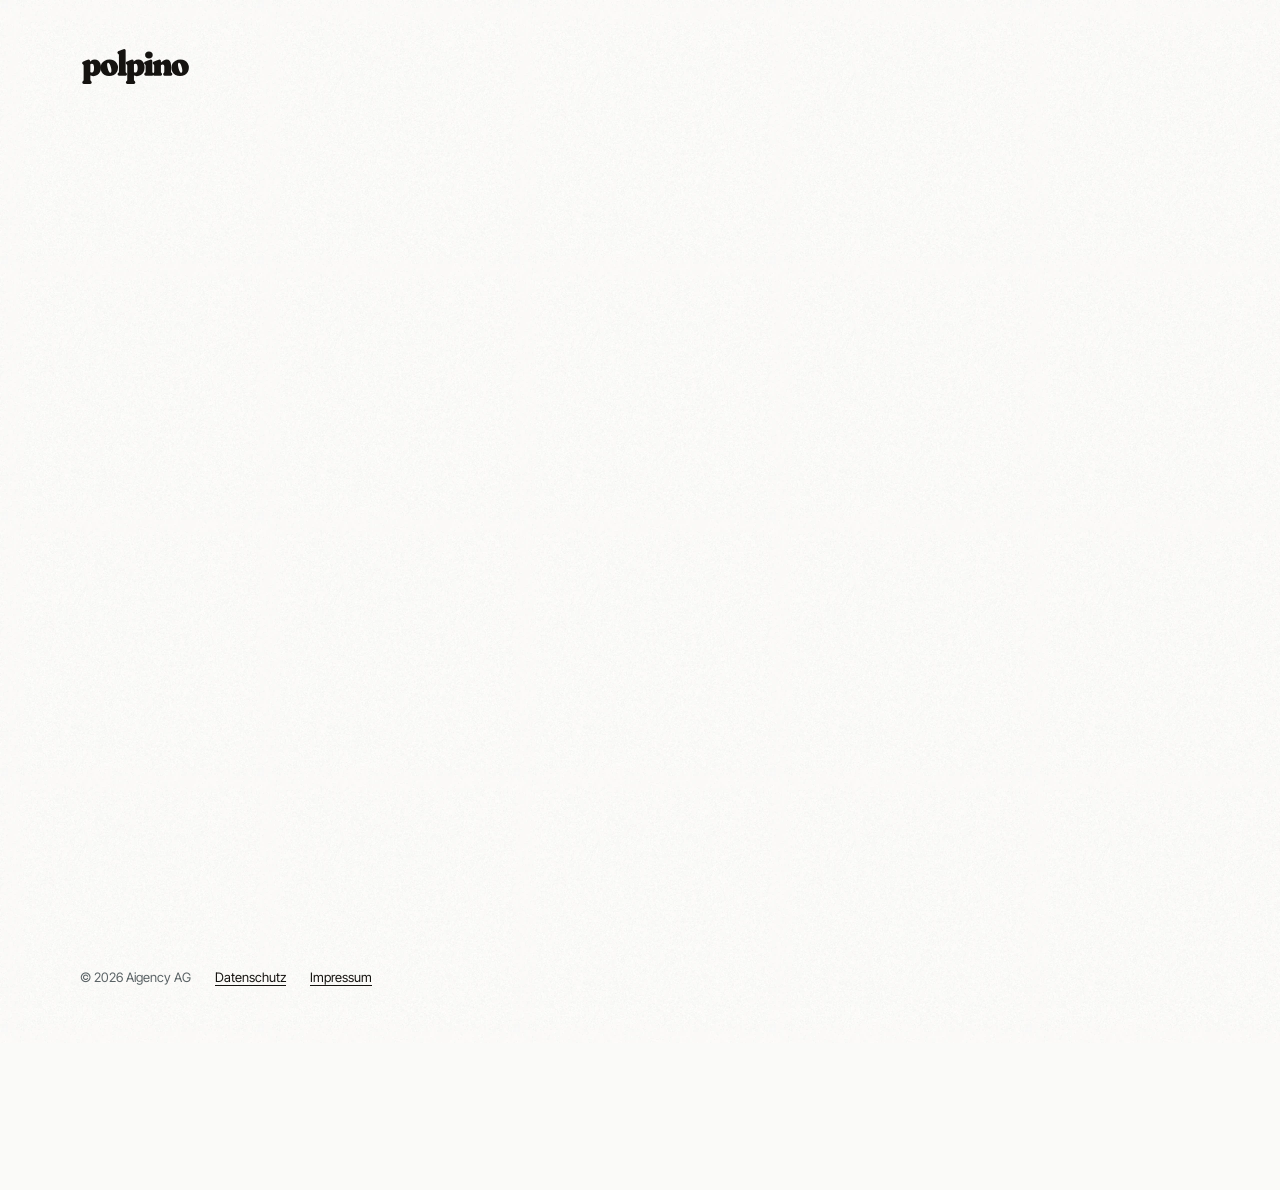
==== commit b64a3e06: "Startseite: «acht Arme» unter /, /entwurf/ leitet weiter - index.html: Inhalt der Entwurfsseite Wort" ====
--- a/entwurf/index.html
+++ b/entwurf/index.html
@@ -2,105 +2,10 @@
 <html lang="de-CH">
 <head>
   <meta charset="utf-8">
-  <meta name="robots" content="noindex, nofollow">
-  <meta name="viewport" content="width=device-width, initial-scale=1, viewport-fit=cover">
-  <title>Polpino (Entwurf)</title>
-  <meta name="description" content="Eine KI-Assistenz, die für dich telefoniert. Du schreibst in WhatsApp, Polpino ruft an.">
-  <meta name="theme-color" content="#FAFAF8">
-  <link rel="icon" href="../assets/img/favicon.svg" type="image/svg+xml">
-  <link rel="icon" href="../assets/img/favicon-32.png" sizes="32x32" type="image/png">
-  <link rel="apple-touch-icon" href="../assets/img/apple-touch-icon.png">
-  <meta property="og:type" content="website">
-  <meta property="og:locale" content="de_CH">
-  <meta property="og:site_name" content="Polpino">
-  <meta property="og:title" content="Polpino">
-  <meta property="og:description" content="Eine KI-Assistenz, die für dich telefoniert. Du schreibst in WhatsApp, Polpino ruft an.">
-  <meta property="og:image" content="https://polpino.ch/assets/img/start/og-polpino-start.jpg">
-  <meta property="og:image:width" content="1200">
-  <meta property="og:image:height" content="630">
-  <meta property="og:image:alt" content="Polpino, eine lila Papierkrake mit Headset, über dem Schriftzug polpino">
-  <meta name="twitter:card" content="summary_large_image">
-  <link rel="preload" href="../assets/fonts/fraunces-soft-latin.woff2" as="font" type="font/woff2" crossorigin>
-  <link rel="stylesheet" href="entwurf.css">
-  <script src="entwurf.js" defer></script>
+  <meta name="robots" content="noindex">
+  <title>Polpino</title>
+  <meta http-equiv="refresh" content="0; url=../">
+  <link rel="canonical" href="https://polpino.ch/">
 </head>
-<body>
-<a class="skip" href="#inhalt">Zum Inhalt</a>
-<div class="seite">
-  <header class="kopf">
-    <div class="marke-zeile">
-      <div class="figur" data-auftritt aria-hidden="true">
-        <img class="schleife" src="img/polpino-ruhe.webp" data-schleife="img/polpino-schleife.webp" width="50" height="50" alt="">
-      </div>
-      <a class="marke" href="./" aria-label="Polpino Startseite"><img class="logo" src="img/polpino-logo.svg" alt="polpino" width="79" height="28"></a>
-    </div>
-    <!-- Bis zur Beta ausgeblendet, anmelden.html bleibt direkt erreichbar.
-    <nav class="konto" aria-label="Konto">
-      <a href="anmelden.html">Anmelden</a>
-      <a class="nur-breit" href="anmelden.html">Einladung einlösen</a>
-    </nav>
-    -->
-  </header>
-
-  <main id="inhalt" class="inhalt">
-    <h1 class="titel">Ein Kontakt in WhatsApp, <em>der für dich telefoniert.</em></h1>
-    <div class="linie" aria-hidden="true"></div>
-    <p class="satz satz-eins">Polpino ist eine KI-Assistenz. Du schreibst, was du brauchst. Polpino ruft an, bleibt dran und meldet sich mit dem Ergebnis.</p>
-    <div class="frage-zeile">
-      <h2 class="frage">Acht Arme. Was darf Polpino erledigen?</h2>
-      <p class="tipp"><span class="nur-handy">Tipp an und schau zu.</span><span class="nur-desktop">Fahr mit der Maus drüber oder tipp an.</span></p>
-    </div>
-    <div class="reihe" id="reihe">
-      <button type="button" class="arm" data-arm="0"><span class="arm-bild"><img src="img/ikon-termin.webp" alt="" width="240" height="240"></span><span class="arm-name">Termin holen</span></button>
-      <button type="button" class="arm" data-arm="1"><span class="arm-bild"><img src="img/ikon-coiffeur.webp" alt="" width="240" height="240"></span><span class="arm-name">Absagen</span></button>
-      <button type="button" class="arm" data-arm="2"><span class="arm-bild"><img src="img/ikon-handwerker.webp" alt="" width="240" height="240"></span><span class="arm-name">Abklären</span></button>
-      <button type="button" class="arm" data-arm="3"><span class="arm-bild"><img src="img/ikon-warteschleife.webp" alt="" width="240" height="240"></span><span class="arm-name">Warteschleife</span></button>
-      <button type="button" class="arm" data-arm="4"><span class="arm-bild"><img src="img/ikon-paket.webp" alt="" width="240" height="240"></span><span class="arm-name">Auskunft</span></button>
-      <button type="button" class="arm" data-arm="5"><span class="arm-bild"><img src="img/ikon-hotline.webp" alt="" width="240" height="240"></span><span class="arm-name">Dranbleiben</span></button>
-      <button type="button" class="arm" data-arm="6"><span class="arm-bild"><img src="img/ikon-rueckruf.webp" alt="" width="240" height="240"></span><span class="arm-name">Rückruf</span></button>
-      <button type="button" class="arm" data-arm="7"><span class="arm-bild"><img src="img/ikon-foto.webp" alt="" width="240" height="240"></span><span class="arm-name">Foto genügt</span></button>
-    </div>
-    <section class="buehne" id="buehne" aria-live="off" aria-labelledby="buehne-titel">
-      <div class="buehne-text">
-        <p class="arm-zahl" id="buehne-zahl"></p>
-        <h3 class="buehne-titel" id="buehne-titel"></h3>
-        <p class="buehne-unter" id="buehne-unter"></p>
-      </div>
-      <div class="buehne-chat" id="buehne-chat"></div>
-    </section>
-    <div class="trenn" aria-hidden="true"></div>
-    <p class="steuer">Nur die Steuererklärung bleibt bei dir.</p>
-    <p class="satz satz-zwei">Polpino gibt sich nie als Mensch aus, und ohne dein Ja ruft er niemanden an. Die Beta startet bald in der Schweiz.</p>
-    <a class="weiter" href="https://wa.me/41445055667?text=Hey%20Polpino%2C%20ich%20will%20auf%20die%20Warteliste%21%20%F0%9F%90%99" rel="noopener">Schreib Polpino <svg aria-hidden="true" width="10" height="16" viewBox="0 0 10 16" fill="none" stroke="currentColor" stroke-width="2"><path d="M2 2l6 6-6 6"/></svg></a>
-  </main>
-
-  <footer class="fuss">
-    <span>© 2026 Aigency AG</span>
-    <a href="../datenschutz.html">Datenschutz</a>
-    <a href="../impressum.html">Impressum</a>
-  </footer>
-</div>
-
-<div class="ueber" id="ueber" role="dialog" aria-modal="true" aria-labelledby="ueber-name" hidden>
-  <div class="ueber-rahmen">
-    <div class="ueber-titel">
-      <p class="arm-zahl" id="ueber-zahl"></p>
-      <h2 class="ueber-name" id="ueber-name">Beispiel</h2>
-      <p class="ueber-unter" id="ueber-unter"></p>
-    </div>
-    <div class="handy auf" id="handy">
-      <div class="handy-innen">
-        <div class="schirm">
-          <div class="chat-kopf">
-            <span class="chat-bild"><img src="img/polpino.webp" alt="" width="24" height="24" loading="lazy"></span>
-            <span class="chat-name">Polpino<span>KI-Assistenz</span></span>
-          </div>
-          <div class="verlauf" id="verlauf" aria-live="polite"></div>
-        </div>
-      </div>
-    </div>
-    <button type="button" class="zu" id="zu" aria-label="Beispiel schliessen"><svg aria-hidden="true" width="16" height="16" viewBox="0 0 16 16" fill="none" stroke="currentColor" stroke-width="1.5"><path d="M3 3l10 10M13 3L3 13"/></svg></button>
-  </div>
-</div>
-</body>
+<body><p><a href="../">Weiter zu Polpino</a></p></body>
 </html>
